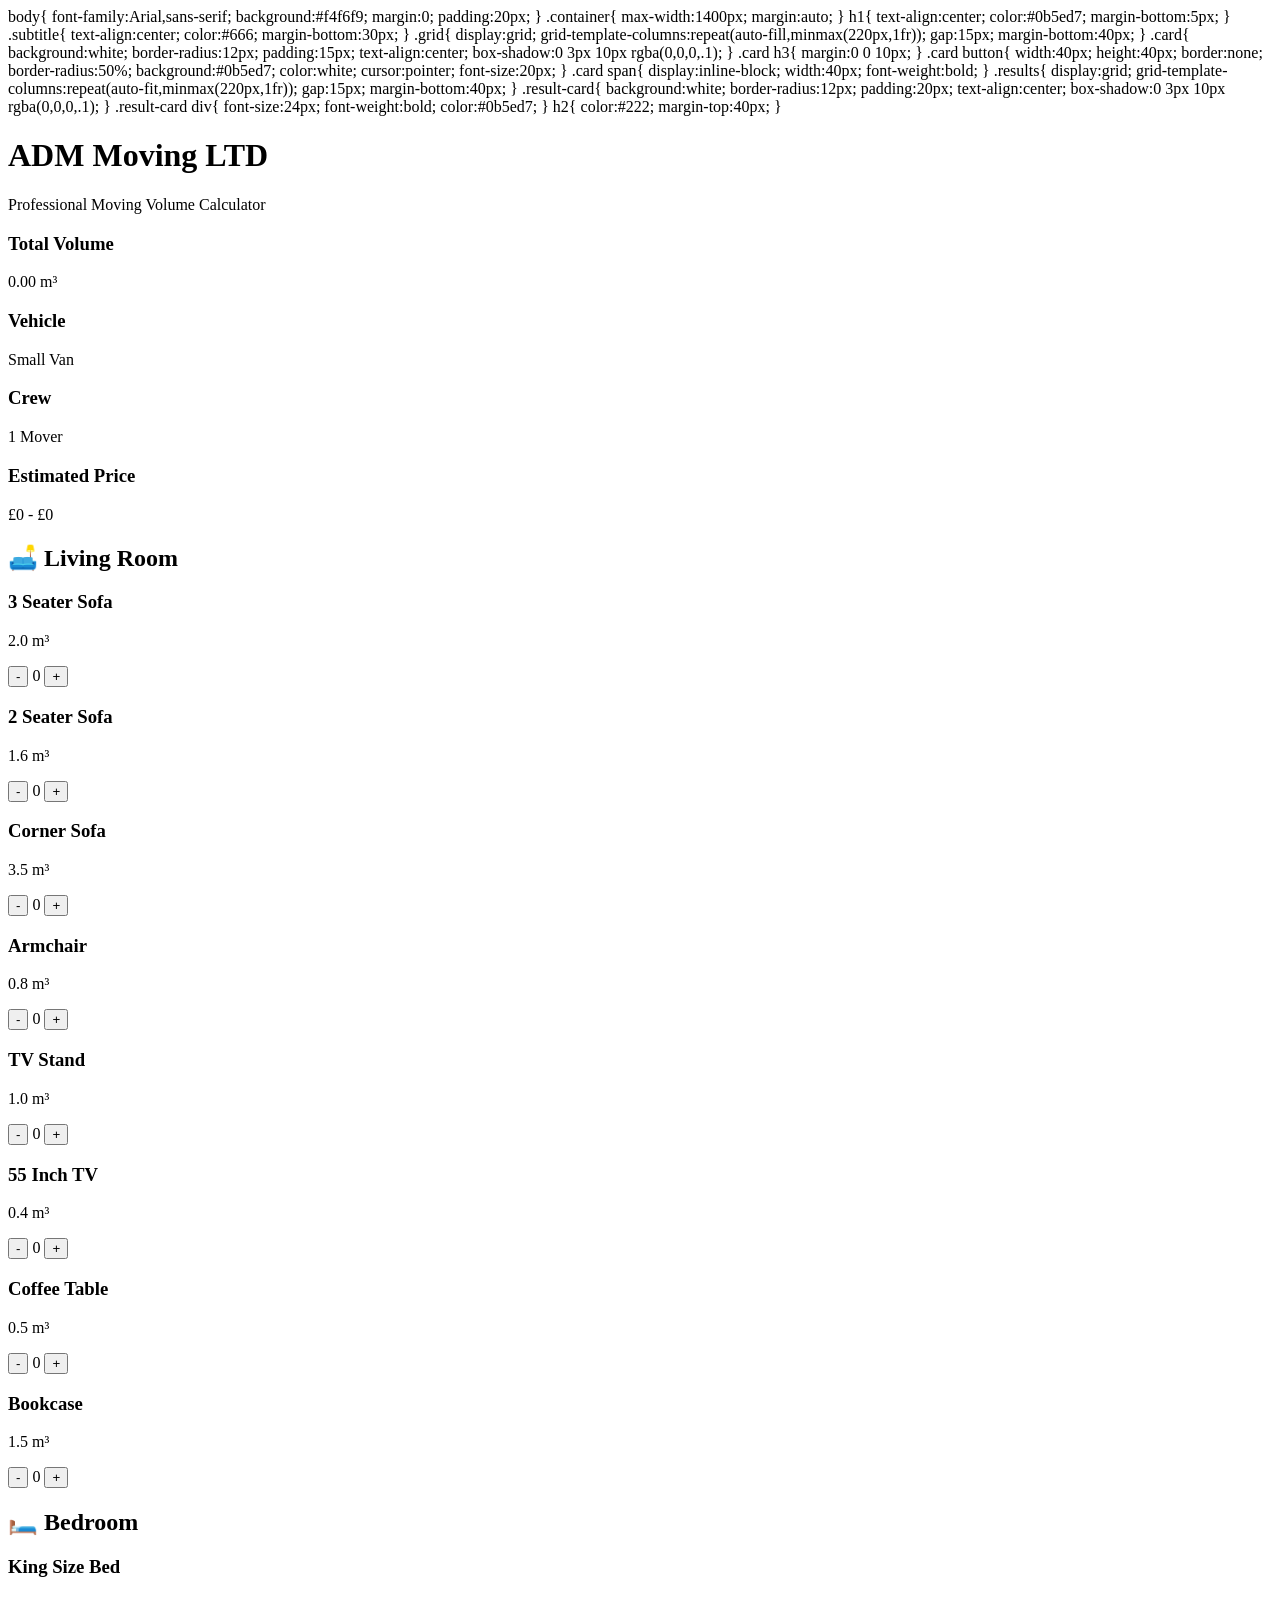
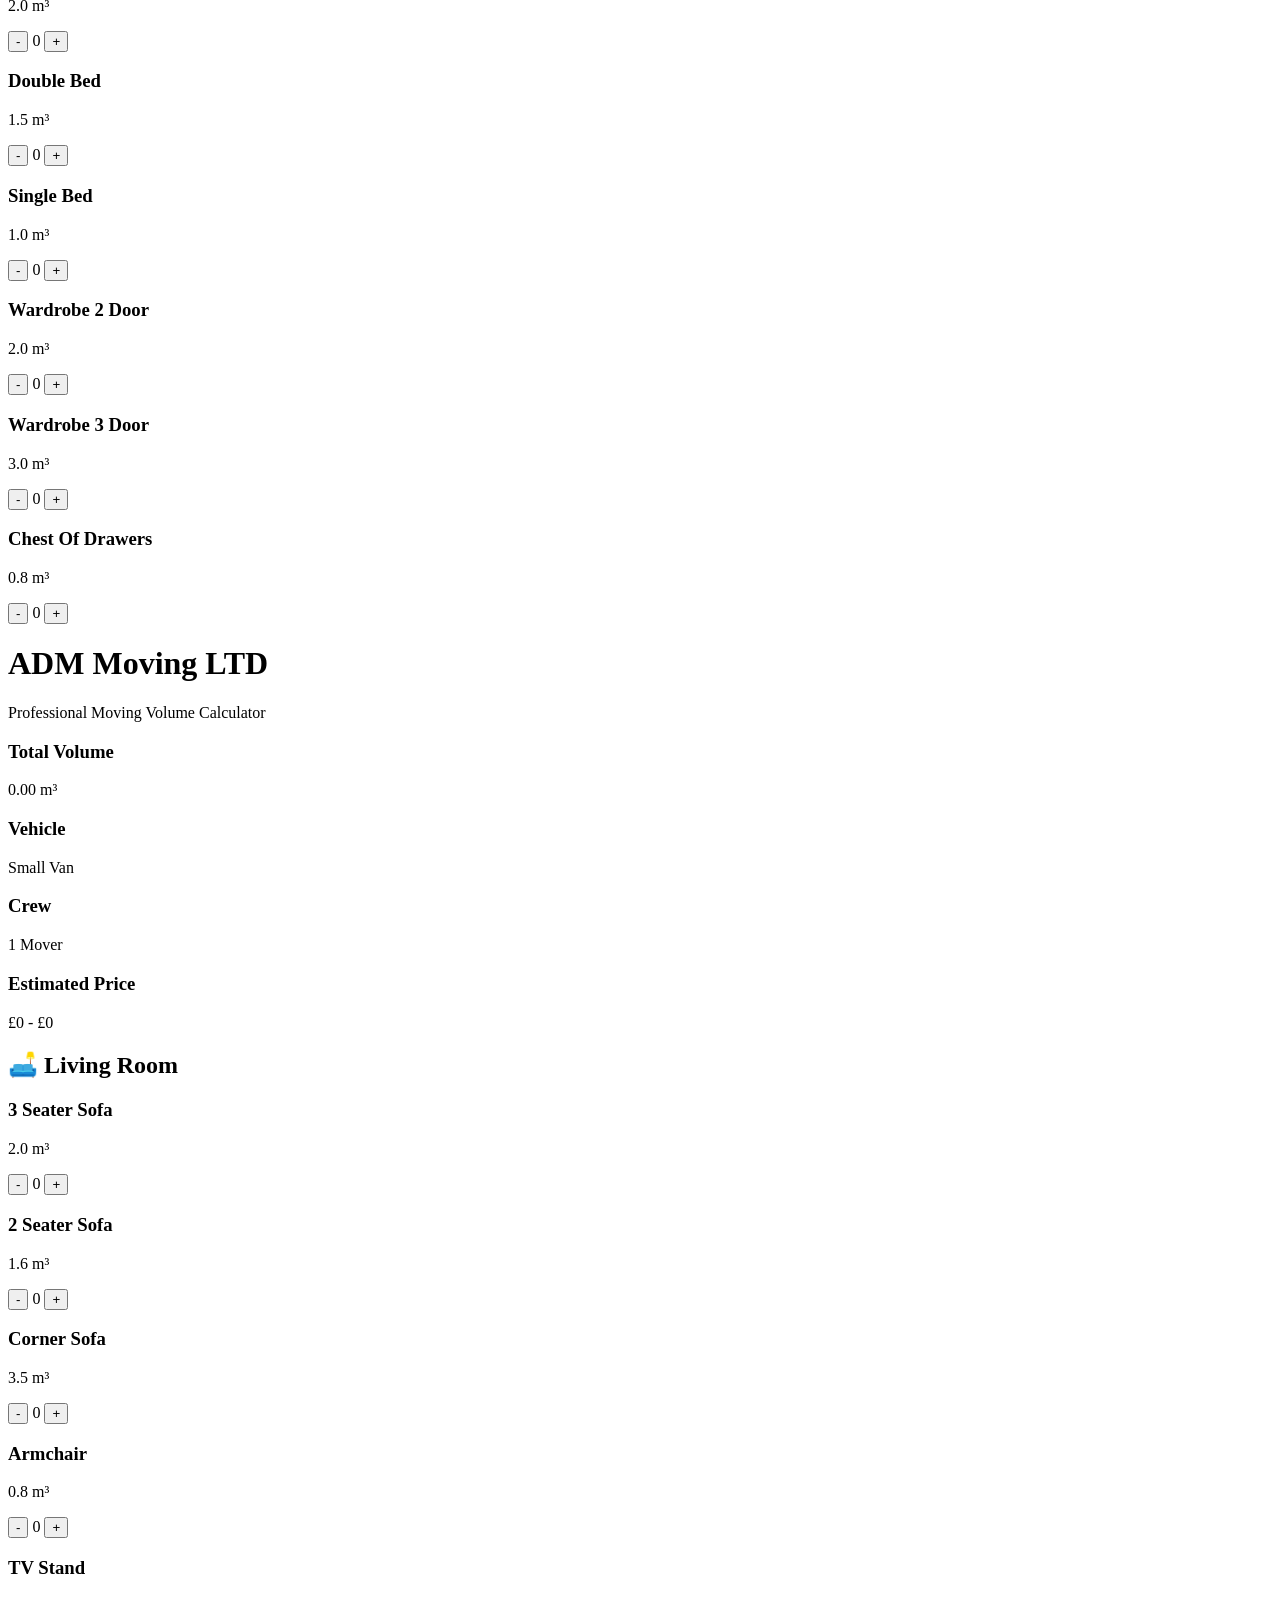
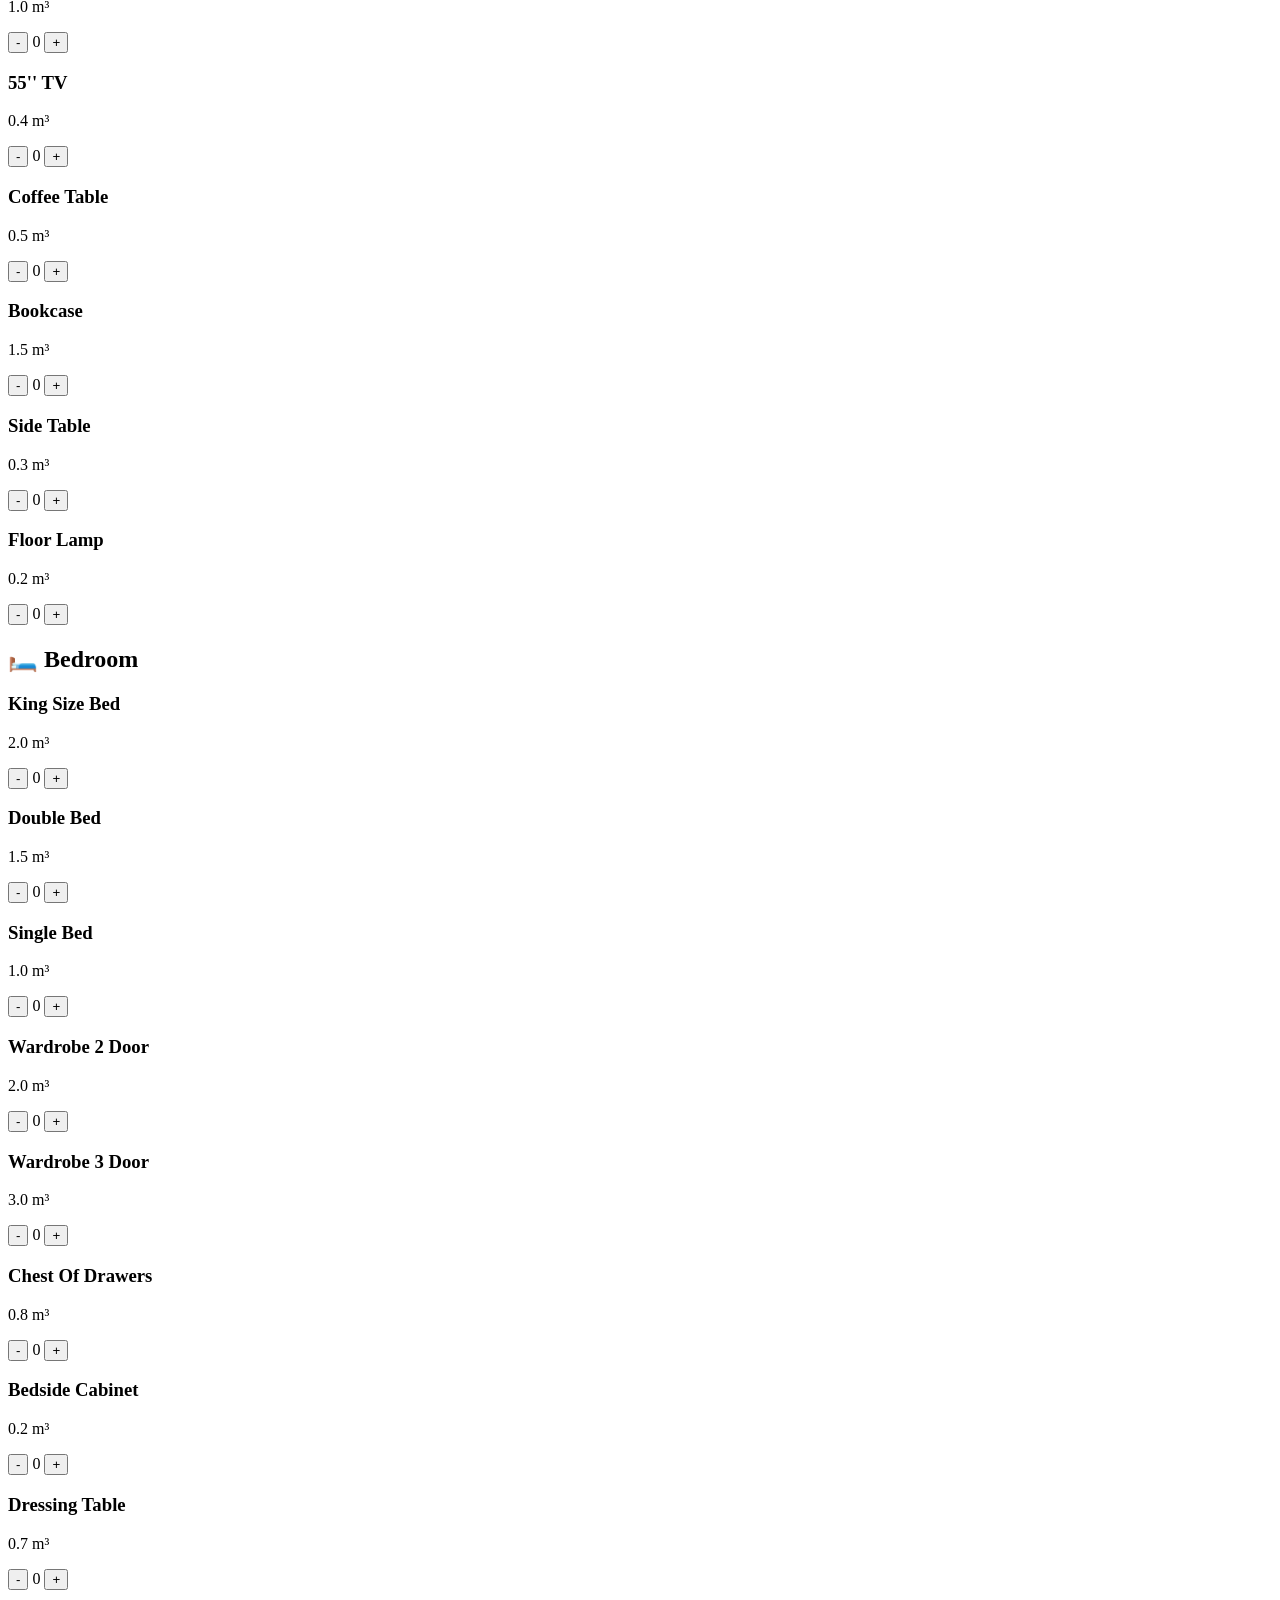
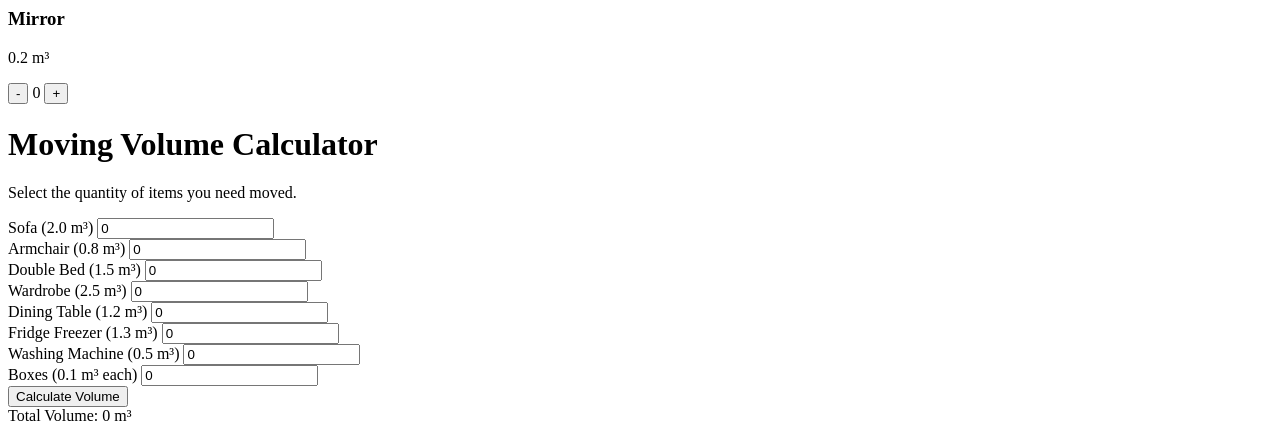
==== quote.html @ 270330bc "Update quote.html" ====
<!DOCTYPE html>
<html lang="en">
<head>
<meta charset="UTF-8">
<meta name="viewport" content="width=device-width, initial-scale=1.0">
<title>Moving Volume Calculator | ADM Moving LTD</title>
<script>

const items = {
sofa3:{qty:0,volume:2},
sofa2:{qty:0,volume:1.6},
cornerSofa:{qty:0,volume:3.5},
armchair:{qty:0,volume:0.8},
tvstand:{qty:0,volume:1},
tv55:{qty:0,volume:0.4},
coffee:{qty:0,volume:0.5},
bookcase:{qty:0,volume:1.5},

kingBed:{qty:0,volume:2},
doubleBed:{qty:0,volume:1.5},
singleBed:{qty:0,volume:1},
wardrobe2:{qty:0,volume:2},
wardrobe3:{qty:0,volume:3},
drawers:{qty:0,volume:0.8}
};

function changeQty(item,value){

items[item].qty += value;

if(items[item].qty < 0){
items[item].qty = 0;
}

document.getElementById(item).innerHTML =
items[item].qty;

calculate();
}

function calculate(){

let total = 0;

for(let item in items){
total += items[item].qty * items[item].volume;
}

let vehicle = "Small Van";
let crew = "1 Mover";
let price = "£100 - £200";

if(total > 10){
vehicle = "Medium Van";
crew = "2 Movers";
price = "£250 - £450";
}

if(total > 20){
vehicle = "Luton Van";
crew = "2 Movers";
price = "£450 - £750";
}

if(total > 35){
vehicle = "7.5T Truck";
crew = "3 Movers";
price = "£800 - £1200";
}

if(total > 50){
vehicle = "Large Removal Truck";
crew = "4 Movers";
price = "£1200+";
}

document.getElementById("totalVolume").innerHTML =
total.toFixed(2) + " m³";

document.getElementById("vehicle").innerHTML =
vehicle;

document.getElementById("crew").innerHTML =
crew;

document.getElementById("price").innerHTML =
price;
}

</script>

</div>
body{
    font-family:Arial,sans-serif;
    background:#f4f6f9;
    margin:0;
    padding:20px;
}

.container{
    max-width:1400px;
    margin:auto;
}

h1{
    text-align:center;
    color:#0b5ed7;
    margin-bottom:5px;
}

.subtitle{
    text-align:center;
    color:#666;
    margin-bottom:30px;
}

.grid{
    display:grid;
    grid-template-columns:repeat(auto-fill,minmax(220px,1fr));
    gap:15px;
    margin-bottom:40px;
}

.card{
    background:white;
    border-radius:12px;
    padding:15px;
    text-align:center;
    box-shadow:0 3px 10px rgba(0,0,0,.1);
}

.card h3{
    margin:0 0 10px;
}

.card button{
    width:40px;
    height:40px;
    border:none;
    border-radius:50%;
    background:#0b5ed7;
    color:white;
    cursor:pointer;
    font-size:20px;
}

.card span{
    display:inline-block;
    width:40px;
    font-weight:bold;
}

.results{
    display:grid;
    grid-template-columns:repeat(auto-fit,minmax(220px,1fr));
    gap:15px;
    margin-bottom:40px;
}

.result-card{
    background:white;
    border-radius:12px;
    padding:20px;
    text-align:center;
    box-shadow:0 3px 10px rgba(0,0,0,.1);
}

.result-card div{
    font-size:24px;
    font-weight:bold;
    color:#0b5ed7;
}

h2{
    color:#222;
    margin-top:40px;
}
</head>

<body>
    <div class="container">

<h1>ADM Moving LTD</h1>
<p class="subtitle">Professional Moving Volume Calculator</p>

<div class="results">

<div class="result-card">
<h3>Total Volume</h3>
<div id="totalVolume">0.00 m³</div>
</div>

<div class="result-card">
<h3>Vehicle</h3>
<div id="vehicle">Small Van</div>
</div>

<div class="result-card">
<h3>Crew</h3>
<div id="crew">1 Mover</div>
</div>

<div class="result-card">
<h3>Estimated Price</h3>
<div id="price">£0 - £0</div>
</div>

</div>

<h2>🛋️ Living Room</h2>

<div class="grid">

<div class="card">
<h3>3 Seater Sofa</h3>
<p>2.0 m³</p>
<button onclick="changeQty('sofa3',-1)">-</button>
<span id="sofa3">0</span>
<button onclick="changeQty('sofa3',1)">+</button>
</div>

<div class="card">
<h3>2 Seater Sofa</h3>
<p>1.6 m³</p>
<button onclick="changeQty('sofa2',-1)">-</button>
<span id="sofa2">0</span>
<button onclick="changeQty('sofa2',1)">+</button>
</div>

<div class="card">
<h3>Corner Sofa</h3>
<p>3.5 m³</p>
<button onclick="changeQty('cornerSofa',-1)">-</button>
<span id="cornerSofa">0</span>
<button onclick="changeQty('cornerSofa',1)">+</button>
</div>

<div class="card">
<h3>Armchair</h3>
<p>0.8 m³</p>
<button onclick="changeQty('armchair',-1)">-</button>
<span id="armchair">0</span>
<button onclick="changeQty('armchair',1)">+</button>
</div>

<div class="card">
<h3>TV Stand</h3>
<p>1.0 m³</p>
<button onclick="changeQty('tvstand',-1)">-</button>
<span id="tvstand">0</span>
<button onclick="changeQty('tvstand',1)">+</button>
</div>

<div class="card">
<h3>55 Inch TV</h3>
<p>0.4 m³</p>
<button onclick="changeQty('tv55',-1)">-</button>
<span id="tv55">0</span>
<button onclick="changeQty('tv55',1)">+</button>
</div>

<div class="card">
<h3>Coffee Table</h3>
<p>0.5 m³</p>
<button onclick="changeQty('coffee',-1)">-</button>
<span id="coffee">0</span>
<button onclick="changeQty('coffee',1)">+</button>
</div>

<div class="card">
<h3>Bookcase</h3>
<p>1.5 m³</p>
<button onclick="changeQty('bookcase',-1)">-</button>
<span id="bookcase">0</span>
<button onclick="changeQty('bookcase',1)">+</button>
</div>

</div>

<h2>🛏️ Bedroom</h2>

<div class="grid">

<div class="card">
<h3>King Size Bed</h3>
<p>2.0 m³</p>
<button onclick="changeQty('kingBed',-1)">-</button>
<span id="kingBed">0</span>
<button onclick="changeQty('kingBed',1)">+</button>
</div>

<div class="card">
<h3>Double Bed</h3>
<p>1.5 m³</p>
<button onclick="changeQty('doubleBed',-1)">-</button>
<span id="doubleBed">0</span>
<button onclick="changeQty('doubleBed',1)">+</button>
</div>

<div class="card">
<h3>Single Bed</h3>
<p>1.0 m³</p>
<button onclick="changeQty('singleBed',-1)">-</button>
<span id="singleBed">0</span>
<button onclick="changeQty('singleBed',1)">+</button>
</div>

<div class="card">
<h3>Wardrobe 2 Door</h3>
<p>2.0 m³</p>
<button onclick="changeQty('wardrobe2',-1)">-</button>
<span id="wardrobe2">0</span>
<button onclick="changeQty('wardrobe2',1)">+</button>
</div>

<div class="card">
<h3>Wardrobe 3 Door</h3>
<p>3.0 m³</p>
<button onclick="changeQty('wardrobe3',-1)">-</button>
<span id="wardrobe3">0</span>
<button onclick="changeQty('wardrobe3',1)">+</button>
</div>

<div class="card">
<h3>Chest Of Drawers</h3>
<p>0.8 m³</p>
<button onclick="changeQty('drawers',-1)">-</button>
<span id="drawers">0</span>
<button onclick="changeQty('drawers',1)">+</button>
</div>

</div>
    <div class="container">

<h1>ADM Moving LTD</h1>
<p class="subtitle">Professional Moving Volume Calculator</p>

<div class="results">

<div class="result-card">
<h3>Total Volume</h3>
<div id="totalVolume">0.00 m³</div>
</div>

<div class="result-card">
<h3>Vehicle</h3>
<div id="vehicle">Small Van</div>
</div>

<div class="result-card">
<h3>Crew</h3>
<div id="crew">1 Mover</div>
</div>

<div class="result-card">
<h3>Estimated Price</h3>
<div id="price">£0 - £0</div>
</div>

</div>

<h2>🛋️ Living Room</h2>

<div class="grid">

<div class="card">
<h3>3 Seater Sofa</h3>
<p>2.0 m³</p>
<button onclick="changeQty('sofa3',-1)">-</button>
<span id="sofa3">0</span>
<button onclick="changeQty('sofa3',1)">+</button>
</div>

<div class="card">
<h3>2 Seater Sofa</h3>
<p>1.6 m³</p>
<button onclick="changeQty('sofa2',-1)">-</button>
<span id="sofa2">0</span>
<button onclick="changeQty('sofa2',1)">+</button>
</div>

<div class="card">
<h3>Corner Sofa</h3>
<p>3.5 m³</p>
<button onclick="changeQty('cornerSofa',-1)">-</button>
<span id="cornerSofa">0</span>
<button onclick="changeQty('cornerSofa',1)">+</button>
</div>

<div class="card">
<h3>Armchair</h3>
<p>0.8 m³</p>
<button onclick="changeQty('armchair',-1)">-</button>
<span id="armchair">0</span>
<button onclick="changeQty('armchair',1)">+</button>
</div>

<div class="card">
<h3>TV Stand</h3>
<p>1.0 m³</p>
<button onclick="changeQty('tvstand',-1)">-</button>
<span id="tvstand">0</span>
<button onclick="changeQty('tvstand',1)">+</button>
</div>

<div class="card">
<h3>55'' TV</h3>
<p>0.4 m³</p>
<button onclick="changeQty('tv55',-1)">-</button>
<span id="tv55">0</span>
<button onclick="changeQty('tv55',1)">+</button>
</div>

<div class="card">
<h3>Coffee Table</h3>
<p>0.5 m³</p>
<button onclick="changeQty('coffee',-1)">-</button>
<span id="coffee">0</span>
<button onclick="changeQty('coffee',1)">+</button>
</div>

<div class="card">
<h3>Bookcase</h3>
<p>1.5 m³</p>
<button onclick="changeQty('bookcase',-1)">-</button>
<span id="bookcase">0</span>
<button onclick="changeQty('bookcase',1)">+</button>
</div>

<div class="card">
<h3>Side Table</h3>
<p>0.3 m³</p>
<button onclick="changeQty('sideTable',-1)">-</button>
<span id="sideTable">0</span>
<button onclick="changeQty('sideTable',1)">+</button>
</div>

<div class="card">
<h3>Floor Lamp</h3>
<p>0.2 m³</p>
<button onclick="changeQty('lamp',-1)">-</button>
<span id="lamp">0</span>
<button onclick="changeQty('lamp',1)">+</button>
</div>

</div>

<h2>🛏️ Bedroom</h2>

<div class="grid">

<div class="card">
<h3>King Size Bed</h3>
<p>2.0 m³</p>
<button onclick="changeQty('kingBed',-1)">-</button>
<span id="kingBed">0</span>
<button onclick="changeQty('kingBed',1)">+</button>
</div>

<div class="card">
<h3>Double Bed</h3>
<p>1.5 m³</p>
<button onclick="changeQty('doubleBed',-1)">-</button>
<span id="doubleBed">0</span>
<button onclick="changeQty('doubleBed',1)">+</button>
</div>

<div class="card">
<h3>Single Bed</h3>
<p>1.0 m³</p>
<button onclick="changeQty('singleBed',-1)">-</button>
<span id="singleBed">0</span>
<button onclick="changeQty('singleBed',1)">+</button>
</div>

<div class="card">
<h3>Wardrobe 2 Door</h3>
<p>2.0 m³</p>
<button onclick="changeQty('wardrobe2',-1)">-</button>
<span id="wardrobe2">0</span>
<button onclick="changeQty('wardrobe2',1)">+</button>
</div>

<div class="card">
<h3>Wardrobe 3 Door</h3>
<p>3.0 m³</p>
<button onclick="changeQty('wardrobe3',-1)">-</button>
<span id="wardrobe3">0</span>
<button onclick="changeQty('wardrobe3',1)">+</button>
</div>

<div class="card">
<h3>Chest Of Drawers</h3>
<p>0.8 m³</p>
<button onclick="changeQty('drawers',-1)">-</button>
<span id="drawers">0</span>
<button onclick="changeQty('drawers',1)">+</button>
</div>

<div class="card">
<h3>Bedside Cabinet</h3>
<p>0.2 m³</p>
<button onclick="changeQty('bedside',-1)">-</button>
<span id="bedside">0</span>
<button onclick="changeQty('bedside',1)">+</button>
</div>

<div class="card">
<h3>Dressing Table</h3>
<p>0.7 m³</p>
<button onclick="changeQty('dressing',-1)">-</button>
<span id="dressing">0</span>
<button onclick="changeQty('dressing',1)">+</button>
</div>

<div class="card">
<h3>Mirror</h3>
<p>0.2 m³</p>
<button onclick="changeQty('mirror',-1)">-</button>
<span id="mirror">0</span>
<button onclick="changeQty('mirror',1)">+</button>
</div>

</div>
        

<div class="container">

<h1>Moving Volume Calculator</h1>

<p>Select the quantity of items you need moved.</p>

<div class="item">
<span>Sofa (2.0 m³)</span>
<input type="number" min="0" value="0" data-volume="2">
</div>

<div class="item">
<span>Armchair (0.8 m³)</span>
<input type="number" min="0" value="0" data-volume="0.8">
</div>

<div class="item">
<span>Double Bed (1.5 m³)</span>
<input type="number" min="0" value="0" data-volume="1.5">
</div>

<div class="item">
<span>Wardrobe (2.5 m³)</span>
<input type="number" min="0" value="0" data-volume="2.5">
</div>

<div class="item">
<span>Dining Table (1.2 m³)</span>
<input type="number" min="0" value="0" data-volume="1.2">
</div>

<div class="item">
<span>Fridge Freezer (1.3 m³)</span>
<input type="number" min="0" value="0" data-volume="1.3">
</div>

<div class="item">
<span>Washing Machine (0.5 m³)</span>
<input type="number" min="0" value="0" data-volume="0.5">
</div>

<div class="item">
<span>Boxes (0.1 m³ each)</span>
<input type="number" min="0" value="0" data-volume="0.1">
</div>

<button onclick="calculateVolume()">Calculate Volume</button>

<div class="result" id="result">
Total Volume: 0 m³
</div>

</div>

<script>
function calculateVolume() {

let total = 0;

document.querySelectorAll('input[type="number"]').forEach(input => {
    total += parseFloat(input.dataset.volume) * parseInt(input.value || 0);
});

document.getElementById('result').innerHTML =
'Total Volume: ' + total.toFixed(2) + ' m³';

}
</script>

</body>
</html>
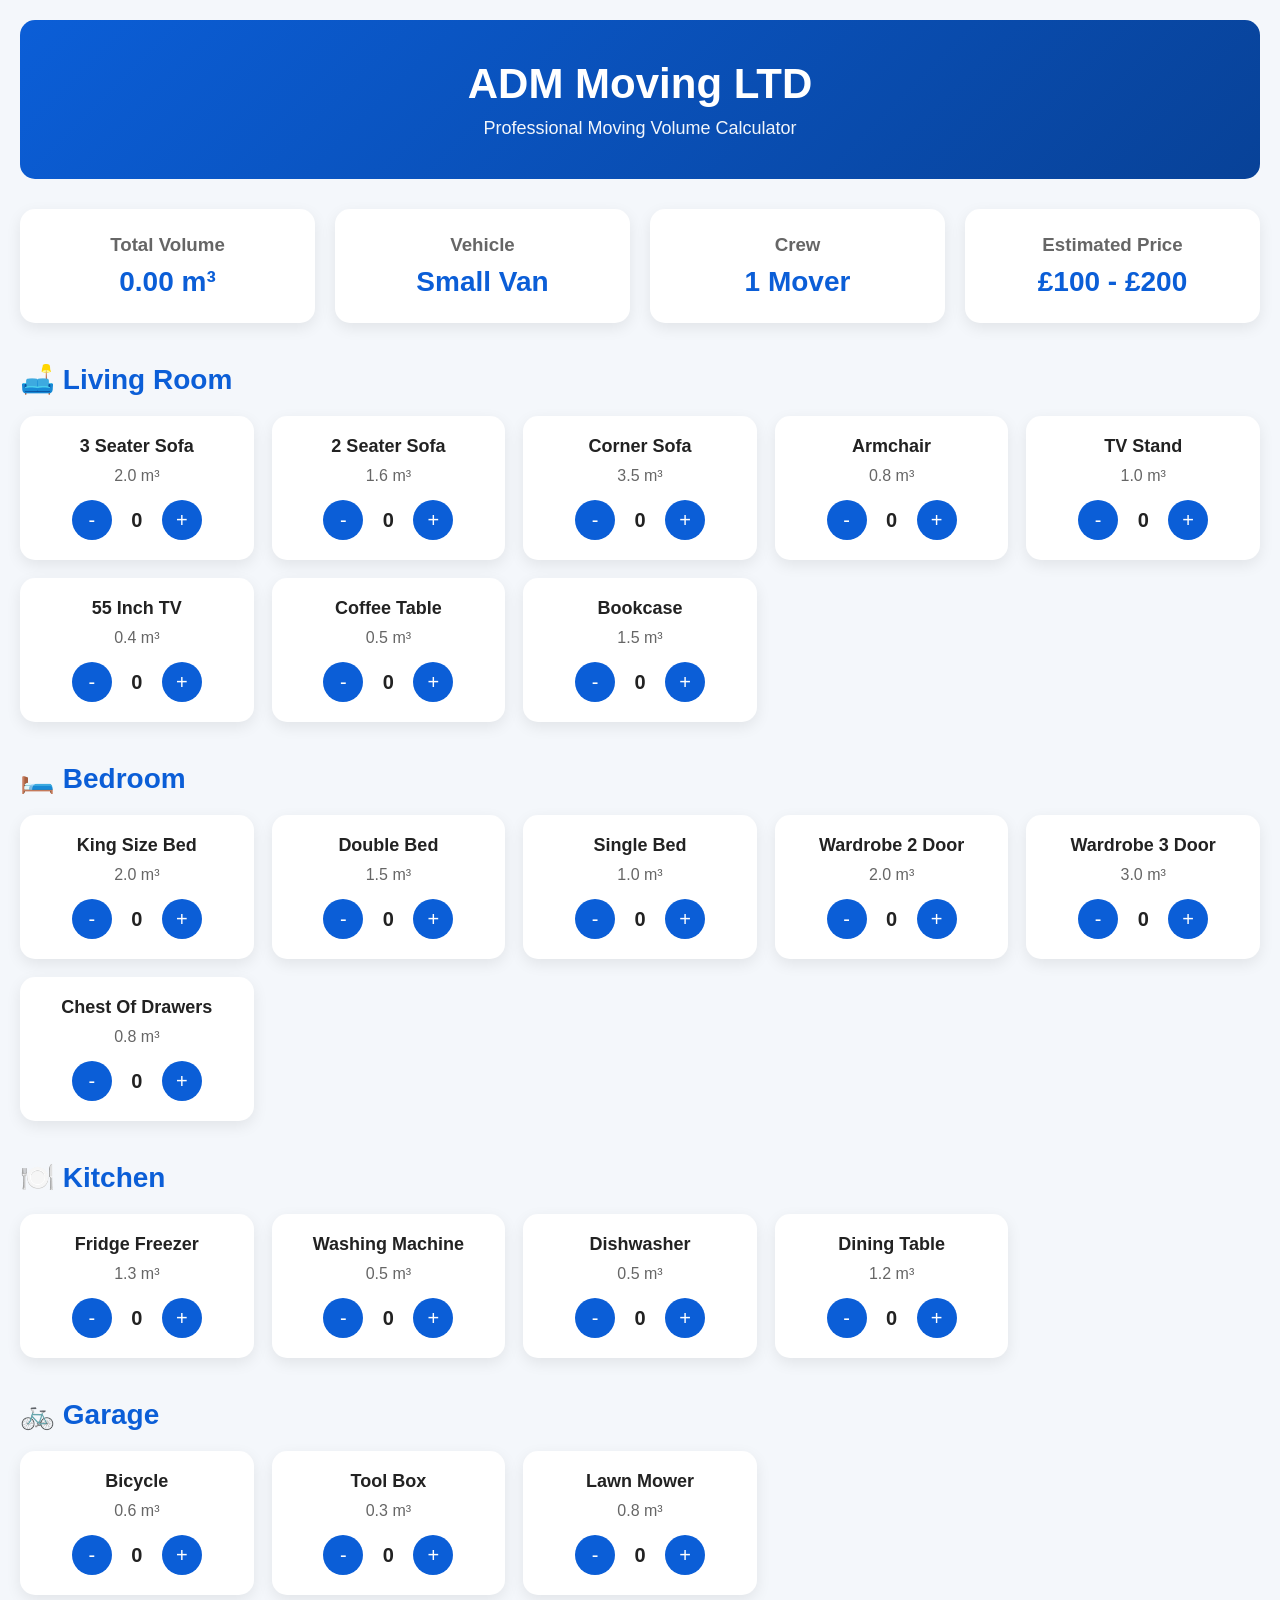
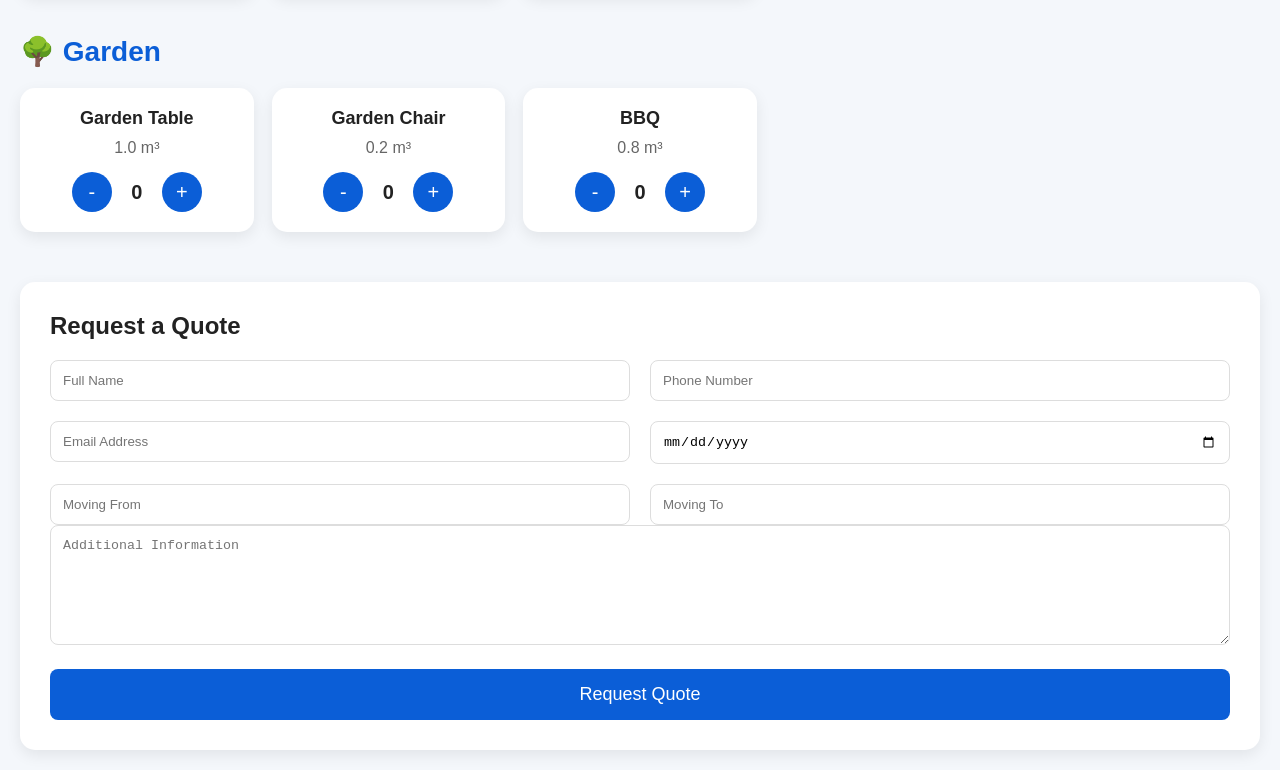
==== commit dd68ba07: "Update quote.html" ====
--- a/quote.html
+++ b/quote.html
@@ -3,10 +3,538 @@
 <head>
 <meta charset="UTF-8">
 <meta name="viewport" content="width=device-width, initial-scale=1.0">
-<title>Moving Volume Calculator | ADM Moving LTD</title>
+
+<title>ADM Moving LTD - Volume Calculator</title>
+
+<style>
+
+*{
+margin:0;
+padding:0;
+box-sizing:border-box;
+}
+
+body{
+font-family:Arial,sans-serif;
+background:#f4f7fb;
+color:#222;
+}
+
+.container{
+max-width:1400px;
+margin:auto;
+padding:20px;
+}
+
+header{
+background:linear-gradient(135deg,#0b5ed7,#084298);
+color:white;
+padding:40px;
+border-radius:15px;
+margin-bottom:30px;
+text-align:center;
+}
+
+header h1{
+font-size:42px;
+margin-bottom:10px;
+}
+
+header p{
+font-size:18px;
+opacity:.95;
+}
+
+.results{
+display:grid;
+grid-template-columns:repeat(auto-fit,minmax(250px,1fr));
+gap:20px;
+margin-bottom:40px;
+}
+
+.result-card{
+background:white;
+padding:25px;
+border-radius:15px;
+box-shadow:0 5px 15px rgba(0,0,0,.08);
+text-align:center;
+}
+
+.result-card h3{
+margin-bottom:10px;
+color:#666;
+}
+
+.result-value{
+font-size:28px;
+font-weight:bold;
+color:#0b5ed7;
+}
+
+.section-title{
+margin:40px 0 20px;
+font-size:28px;
+color:#0b5ed7;
+}
+
+.grid{
+display:grid;
+grid-template-columns:repeat(auto-fill,minmax(220px,1fr));
+gap:18px;
+}
+
+.card{
+background:white;
+border-radius:15px;
+padding:20px;
+box-shadow:0 5px 15px rgba(0,0,0,.08);
+text-align:center;
+transition:.3s;
+}
+
+.card:hover{
+transform:translateY(-4px);
+}
+
+.card h3{
+font-size:18px;
+margin-bottom:10px;
+}
+
+.card p{
+color:#666;
+margin-bottom:15px;
+}
+
+.controls{
+display:flex;
+justify-content:center;
+align-items:center;
+gap:10px;
+}
+
+.controls button{
+width:40px;
+height:40px;
+border:none;
+border-radius:50%;
+background:#0b5ed7;
+color:white;
+font-size:20px;
+cursor:pointer;
+}
+
+.controls span{
+font-size:20px;
+font-weight:bold;
+width:30px;
+display:inline-block;
+}
+
+.quote-form{
+margin-top:50px;
+background:white;
+padding:30px;
+border-radius:15px;
+box-shadow:0 5px 15px rgba(0,0,0,.08);
+}
+
+.quote-form h2{
+margin-bottom:20px;
+}
+
+.form-grid{
+display:grid;
+grid-template-columns:1fr 1fr;
+gap:20px;
+}
+
+.quote-form input,
+.quote-form textarea{
+width:100%;
+padding:12px;
+border:1px solid #ddd;
+border-radius:8px;
+}
+
+.quote-form textarea{
+height:120px;
+}
+
+.submit-btn{
+margin-top:20px;
+width:100%;
+padding:15px;
+background:#0b5ed7;
+color:white;
+border:none;
+border-radius:8px;
+font-size:18px;
+cursor:pointer;
+}
+
+@media(max-width:768px){
+
+.form-grid{
+grid-template-columns:1fr;
+}
+
+header h1{
+font-size:30px;
+}
+
+}
+
+</style>
+</head>
+
+<body>
+
+<div class="container">
+
+<header>
+<h1>ADM Moving LTD</h1>
+<p>Professional Moving Volume Calculator</p>
+</header>
+
+<div class="results">
+
+<div class="result-card">
+<h3>Total Volume</h3>
+<div class="result-value" id="totalVolume">0.00 m³</div>
+</div>
+
+<div class="result-card">
+<h3>Vehicle</h3>
+<div class="result-value" id="vehicle">Small Van</div>
+</div>
+
+<div class="result-card">
+<h3>Crew</h3>
+<div class="result-value" id="crew">1 Mover</div>
+</div>
+
+<div class="result-card">
+<h3>Estimated Price</h3>
+<div class="result-value" id="price">£100 - £200</div>
+</div>
+
+</div>
+
+<h2 class="section-title">🛋️ Living Room</h2>
+
+<div class="grid">
+    <div class="card">
+<h3>3 Seater Sofa</h3>
+<p>2.0 m³</p>
+<div class="controls">
+<button onclick="changeQty('sofa3',-1)">-</button>
+<span id="sofa3">0</span>
+<button onclick="changeQty('sofa3',1)">+</button>
+</div>
+</div>
+
+<div class="card">
+<h3>2 Seater Sofa</h3>
+<p>1.6 m³</p>
+<div class="controls">
+<button onclick="changeQty('sofa2',-1)">-</button>
+<span id="sofa2">0</span>
+<button onclick="changeQty('sofa2',1)">+</button>
+</div>
+</div>
+
+<div class="card">
+<h3>Corner Sofa</h3>
+<p>3.5 m³</p>
+<div class="controls">
+<button onclick="changeQty('cornerSofa',-1)">-</button>
+<span id="cornerSofa">0</span>
+<button onclick="changeQty('cornerSofa',1)">+</button>
+</div>
+</div>
+
+<div class="card">
+<h3>Armchair</h3>
+<p>0.8 m³</p>
+<div class="controls">
+<button onclick="changeQty('armchair',-1)">-</button>
+<span id="armchair">0</span>
+<button onclick="changeQty('armchair',1)">+</button>
+</div>
+</div>
+
+<div class="card">
+<h3>TV Stand</h3>
+<p>1.0 m³</p>
+<div class="controls">
+<button onclick="changeQty('tvstand',-1)">-</button>
+<span id="tvstand">0</span>
+<button onclick="changeQty('tvstand',1)">+</button>
+</div>
+</div>
+
+<div class="card">
+<h3>55 Inch TV</h3>
+<p>0.4 m³</p>
+<div class="controls">
+<button onclick="changeQty('tv55',-1)">-</button>
+<span id="tv55">0</span>
+<button onclick="changeQty('tv55',1)">+</button>
+</div>
+</div>
+
+<div class="card">
+<h3>Coffee Table</h3>
+<p>0.5 m³</p>
+<div class="controls">
+<button onclick="changeQty('coffee',-1)">-</button>
+<span id="coffee">0</span>
+<button onclick="changeQty('coffee',1)">+</button>
+</div>
+</div>
+
+<div class="card">
+<h3>Bookcase</h3>
+<p>1.5 m³</p>
+<div class="controls">
+<button onclick="changeQty('bookcase',-1)">-</button>
+<span id="bookcase">0</span>
+<button onclick="changeQty('bookcase',1)">+</button>
+</div>
+</div>
+
+</div>
+
+<h2 class="section-title">🛏️ Bedroom</h2>
+
+<div class="grid">
+
+<div class="card">
+<h3>King Size Bed</h3>
+<p>2.0 m³</p>
+<div class="controls">
+<button onclick="changeQty('kingBed',-1)">-</button>
+<span id="kingBed">0</span>
+<button onclick="changeQty('kingBed',1)">+</button>
+</div>
+</div>
+
+<div class="card">
+<h3>Double Bed</h3>
+<p>1.5 m³</p>
+<div class="controls">
+<button onclick="changeQty('doubleBed',-1)">-</button>
+<span id="doubleBed">0</span>
+<button onclick="changeQty('doubleBed',1)">+</button>
+</div>
+</div>
+
+<div class="card">
+<h3>Single Bed</h3>
+<p>1.0 m³</p>
+<div class="controls">
+<button onclick="changeQty('singleBed',-1)">-</button>
+<span id="singleBed">0</span>
+<button onclick="changeQty('singleBed',1)">+</button>
+</div>
+</div>
+
+<div class="card">
+<h3>Wardrobe 2 Door</h3>
+<p>2.0 m³</p>
+<div class="controls">
+<button onclick="changeQty('wardrobe2',-1)">-</button>
+<span id="wardrobe2">0</span>
+<button onclick="changeQty('wardrobe2',1)">+</button>
+</div>
+</div>
+
+<div class="card">
+<h3>Wardrobe 3 Door</h3>
+<p>3.0 m³</p>
+<div class="controls">
+<button onclick="changeQty('wardrobe3',-1)">-</button>
+<span id="wardrobe3">0</span>
+<button onclick="changeQty('wardrobe3',1)">+</button>
+</div>
+</div>
+
+<div class="card">
+<h3>Chest Of Drawers</h3>
+<p>0.8 m³</p>
+<div class="controls">
+<button onclick="changeQty('drawers',-1)">-</button>
+<span id="drawers">0</span>
+<button onclick="changeQty('drawers',1)">+</button>
+</div>
+</div>
+
+</div>
+
+<h2 class="section-title">🍽️ Kitchen</h2>
+
+<div class="grid">
+
+<div class="card">
+<h3>Fridge Freezer</h3>
+<p>1.3 m³</p>
+<div class="controls">
+<button onclick="changeQty('fridge',-1)">-</button>
+<span id="fridge">0</span>
+<button onclick="changeQty('fridge',1)">+</button>
+</div>
+</div>
+
+<div class="card">
+<h3>Washing Machine</h3>
+<p>0.5 m³</p>
+<div class="controls">
+<button onclick="changeQty('washer',-1)">-</button>
+<span id="washer">0</span>
+<button onclick="changeQty('washer',1)">+</button>
+</div>
+</div>
+
+<div class="card">
+<h3>Dishwasher</h3>
+<p>0.5 m³</p>
+<div class="controls">
+<button onclick="changeQty('dishwasher',-1)">-</button>
+<span id="dishwasher">0</span>
+<button onclick="changeQty('dishwasher',1)">+</button>
+</div>
+</div>
+
+<div class="card">
+<h3>Dining Table</h3>
+<p>1.2 m³</p>
+<div class="controls">
+<button onclick="changeQty('table',-1)">-</button>
+<span id="table">0</span>
+<button onclick="changeQty('table',1)">+</button>
+</div>
+</div>
+
+</div>
+<h2 class="section-title">🚲 Garage</h2>
+
+<div class="grid">
+
+<div class="card">
+<h3>Bicycle</h3>
+<p>0.6 m³</p>
+<div class="controls">
+<button onclick="changeQty('bike',-1)">-</button>
+<span id="bike">0</span>
+<button onclick="changeQty('bike',1)">+</button>
+</div>
+</div>
+
+<div class="card">
+<h3>Tool Box</h3>
+<p>0.3 m³</p>
+<div class="controls">
+<button onclick="changeQty('toolbox',-1)">-</button>
+<span id="toolbox">0</span>
+<button onclick="changeQty('toolbox',1)">+</button>
+</div>
+</div>
+
+<div class="card">
+<h3>Lawn Mower</h3>
+<p>0.8 m³</p>
+<div class="controls">
+<button onclick="changeQty('mower',-1)">-</button>
+<span id="mower">0</span>
+<button onclick="changeQty('mower',1)">+</button>
+</div>
+</div>
+
+</div>
+
+<h2 class="section-title">🌳 Garden</h2>
+
+<div class="grid">
+
+<div class="card">
+<h3>Garden Table</h3>
+<p>1.0 m³</p>
+<div class="controls">
+<button onclick="changeQty('gardenTable',-1)">-</button>
+<span id="gardenTable">0</span>
+<button onclick="changeQty('gardenTable',1)">+</button>
+</div>
+</div>
+
+<div class="card">
+<h3>Garden Chair</h3>
+<p>0.2 m³</p>
+<div class="controls">
+<button onclick="changeQty('gardenChair',-1)">-</button>
+<span id="gardenChair">0</span>
+<button onclick="changeQty('gardenChair',1)">+</button>
+</div>
+</div>
+
+<div class="card">
+<h3>BBQ</h3>
+<p>0.8 m³</p>
+<div class="controls">
+<button onclick="changeQty('bbq',-1)">-</button>
+<span id="bbq">0</span>
+<button onclick="changeQty('bbq',1)">+</button>
+</div>
+</div>
+
+</div>
+
+<div class="quote-form">
+
+<h2>Request a Quote</h2>
+
+<div class="form-grid">
+
+<div>
+<input type="text" placeholder="Full Name">
+</div>
+
+<div>
+<input type="tel" placeholder="Phone Number">
+</div>
+
+<div>
+<input type="email" placeholder="Email Address">
+</div>
+
+<div>
+<input type="date">
+</div>
+
+<div>
+<input type="text" placeholder="Moving From">
+</div>
+
+<div>
+<input type="text" placeholder="Moving To">
+</div>
+
+</div>
+
+<textarea placeholder="Additional Information"></textarea>
+
+<button class="submit-btn">
+Request Quote
+</button>
+
+</div>
+
+</div>
+
 <script>
 
 const items = {
+
 sofa3:{qty:0,volume:2},
 sofa2:{qty:0,volume:1.6},
 cornerSofa:{qty:0,volume:3.5},
@@ -21,7 +549,21 @@
 singleBed:{qty:0,volume:1},
 wardrobe2:{qty:0,volume:2},
 wardrobe3:{qty:0,volume:3},
-drawers:{qty:0,volume:0.8}
+drawers:{qty:0,volume:0.8},
+
+fridge:{qty:0,volume:1.3},
+washer:{qty:0,volume:0.5},
+dishwasher:{qty:0,volume:0.5},
+table:{qty:0,volume:1.2},
+
+bike:{qty:0,volume:0.6},
+toolbox:{qty:0,volume:0.3},
+mower:{qty:0,volume:0.8},
+
+gardenTable:{qty:0,volume:1},
+gardenChair:{qty:0,volume:0.2},
+bbq:{qty:0,volume:0.8}
+
 };
 
 function changeQty(item,value){
@@ -89,509 +631,5 @@
 
 </script>
 
-</div>
-body{
-    font-family:Arial,sans-serif;
-    background:#f4f6f9;
-    margin:0;
-    padding:20px;
-}
-
-.container{
-    max-width:1400px;
-    margin:auto;
-}
-
-h1{
-    text-align:center;
-    color:#0b5ed7;
-    margin-bottom:5px;
-}
-
-.subtitle{
-    text-align:center;
-    color:#666;
-    margin-bottom:30px;
-}
-
-.grid{
-    display:grid;
-    grid-template-columns:repeat(auto-fill,minmax(220px,1fr));
-    gap:15px;
-    margin-bottom:40px;
-}
-
-.card{
-    background:white;
-    border-radius:12px;
-    padding:15px;
-    text-align:center;
-    box-shadow:0 3px 10px rgba(0,0,0,.1);
-}
-
-.card h3{
-    margin:0 0 10px;
-}
-
-.card button{
-    width:40px;
-    height:40px;
-    border:none;
-    border-radius:50%;
-    background:#0b5ed7;
-    color:white;
-    cursor:pointer;
-    font-size:20px;
-}
-
-.card span{
-    display:inline-block;
-    width:40px;
-    font-weight:bold;
-}
-
-.results{
-    display:grid;
-    grid-template-columns:repeat(auto-fit,minmax(220px,1fr));
-    gap:15px;
-    margin-bottom:40px;
-}
-
-.result-card{
-    background:white;
-    border-radius:12px;
-    padding:20px;
-    text-align:center;
-    box-shadow:0 3px 10px rgba(0,0,0,.1);
-}
-
-.result-card div{
-    font-size:24px;
-    font-weight:bold;
-    color:#0b5ed7;
-}
-
-h2{
-    color:#222;
-    margin-top:40px;
-}
-</head>
-
-<body>
-    <div class="container">
-
-<h1>ADM Moving LTD</h1>
-<p class="subtitle">Professional Moving Volume Calculator</p>
-
-<div class="results">
-
-<div class="result-card">
-<h3>Total Volume</h3>
-<div id="totalVolume">0.00 m³</div>
-</div>
-
-<div class="result-card">
-<h3>Vehicle</h3>
-<div id="vehicle">Small Van</div>
-</div>
-
-<div class="result-card">
-<h3>Crew</h3>
-<div id="crew">1 Mover</div>
-</div>
-
-<div class="result-card">
-<h3>Estimated Price</h3>
-<div id="price">£0 - £0</div>
-</div>
-
-</div>
-
-<h2>🛋️ Living Room</h2>
-
-<div class="grid">
-
-<div class="card">
-<h3>3 Seater Sofa</h3>
-<p>2.0 m³</p>
-<button onclick="changeQty('sofa3',-1)">-</button>
-<span id="sofa3">0</span>
-<button onclick="changeQty('sofa3',1)">+</button>
-</div>
-
-<div class="card">
-<h3>2 Seater Sofa</h3>
-<p>1.6 m³</p>
-<button onclick="changeQty('sofa2',-1)">-</button>
-<span id="sofa2">0</span>
-<button onclick="changeQty('sofa2',1)">+</button>
-</div>
-
-<div class="card">
-<h3>Corner Sofa</h3>
-<p>3.5 m³</p>
-<button onclick="changeQty('cornerSofa',-1)">-</button>
-<span id="cornerSofa">0</span>
-<button onclick="changeQty('cornerSofa',1)">+</button>
-</div>
-
-<div class="card">
-<h3>Armchair</h3>
-<p>0.8 m³</p>
-<button onclick="changeQty('armchair',-1)">-</button>
-<span id="armchair">0</span>
-<button onclick="changeQty('armchair',1)">+</button>
-</div>
-
-<div class="card">
-<h3>TV Stand</h3>
-<p>1.0 m³</p>
-<button onclick="changeQty('tvstand',-1)">-</button>
-<span id="tvstand">0</span>
-<button onclick="changeQty('tvstand',1)">+</button>
-</div>
-
-<div class="card">
-<h3>55 Inch TV</h3>
-<p>0.4 m³</p>
-<button onclick="changeQty('tv55',-1)">-</button>
-<span id="tv55">0</span>
-<button onclick="changeQty('tv55',1)">+</button>
-</div>
-
-<div class="card">
-<h3>Coffee Table</h3>
-<p>0.5 m³</p>
-<button onclick="changeQty('coffee',-1)">-</button>
-<span id="coffee">0</span>
-<button onclick="changeQty('coffee',1)">+</button>
-</div>
-
-<div class="card">
-<h3>Bookcase</h3>
-<p>1.5 m³</p>
-<button onclick="changeQty('bookcase',-1)">-</button>
-<span id="bookcase">0</span>
-<button onclick="changeQty('bookcase',1)">+</button>
-</div>
-
-</div>
-
-<h2>🛏️ Bedroom</h2>
-
-<div class="grid">
-
-<div class="card">
-<h3>King Size Bed</h3>
-<p>2.0 m³</p>
-<button onclick="changeQty('kingBed',-1)">-</button>
-<span id="kingBed">0</span>
-<button onclick="changeQty('kingBed',1)">+</button>
-</div>
-
-<div class="card">
-<h3>Double Bed</h3>
-<p>1.5 m³</p>
-<button onclick="changeQty('doubleBed',-1)">-</button>
-<span id="doubleBed">0</span>
-<button onclick="changeQty('doubleBed',1)">+</button>
-</div>
-
-<div class="card">
-<h3>Single Bed</h3>
-<p>1.0 m³</p>
-<button onclick="changeQty('singleBed',-1)">-</button>
-<span id="singleBed">0</span>
-<button onclick="changeQty('singleBed',1)">+</button>
-</div>
-
-<div class="card">
-<h3>Wardrobe 2 Door</h3>
-<p>2.0 m³</p>
-<button onclick="changeQty('wardrobe2',-1)">-</button>
-<span id="wardrobe2">0</span>
-<button onclick="changeQty('wardrobe2',1)">+</button>
-</div>
-
-<div class="card">
-<h3>Wardrobe 3 Door</h3>
-<p>3.0 m³</p>
-<button onclick="changeQty('wardrobe3',-1)">-</button>
-<span id="wardrobe3">0</span>
-<button onclick="changeQty('wardrobe3',1)">+</button>
-</div>
-
-<div class="card">
-<h3>Chest Of Drawers</h3>
-<p>0.8 m³</p>
-<button onclick="changeQty('drawers',-1)">-</button>
-<span id="drawers">0</span>
-<button onclick="changeQty('drawers',1)">+</button>
-</div>
-
-</div>
-    <div class="container">
-
-<h1>ADM Moving LTD</h1>
-<p class="subtitle">Professional Moving Volume Calculator</p>
-
-<div class="results">
-
-<div class="result-card">
-<h3>Total Volume</h3>
-<div id="totalVolume">0.00 m³</div>
-</div>
-
-<div class="result-card">
-<h3>Vehicle</h3>
-<div id="vehicle">Small Van</div>
-</div>
-
-<div class="result-card">
-<h3>Crew</h3>
-<div id="crew">1 Mover</div>
-</div>
-
-<div class="result-card">
-<h3>Estimated Price</h3>
-<div id="price">£0 - £0</div>
-</div>
-
-</div>
-
-<h2>🛋️ Living Room</h2>
-
-<div class="grid">
-
-<div class="card">
-<h3>3 Seater Sofa</h3>
-<p>2.0 m³</p>
-<button onclick="changeQty('sofa3',-1)">-</button>
-<span id="sofa3">0</span>
-<button onclick="changeQty('sofa3',1)">+</button>
-</div>
-
-<div class="card">
-<h3>2 Seater Sofa</h3>
-<p>1.6 m³</p>
-<button onclick="changeQty('sofa2',-1)">-</button>
-<span id="sofa2">0</span>
-<button onclick="changeQty('sofa2',1)">+</button>
-</div>
-
-<div class="card">
-<h3>Corner Sofa</h3>
-<p>3.5 m³</p>
-<button onclick="changeQty('cornerSofa',-1)">-</button>
-<span id="cornerSofa">0</span>
-<button onclick="changeQty('cornerSofa',1)">+</button>
-</div>
-
-<div class="card">
-<h3>Armchair</h3>
-<p>0.8 m³</p>
-<button onclick="changeQty('armchair',-1)">-</button>
-<span id="armchair">0</span>
-<button onclick="changeQty('armchair',1)">+</button>
-</div>
-
-<div class="card">
-<h3>TV Stand</h3>
-<p>1.0 m³</p>
-<button onclick="changeQty('tvstand',-1)">-</button>
-<span id="tvstand">0</span>
-<button onclick="changeQty('tvstand',1)">+</button>
-</div>
-
-<div class="card">
-<h3>55'' TV</h3>
-<p>0.4 m³</p>
-<button onclick="changeQty('tv55',-1)">-</button>
-<span id="tv55">0</span>
-<button onclick="changeQty('tv55',1)">+</button>
-</div>
-
-<div class="card">
-<h3>Coffee Table</h3>
-<p>0.5 m³</p>
-<button onclick="changeQty('coffee',-1)">-</button>
-<span id="coffee">0</span>
-<button onclick="changeQty('coffee',1)">+</button>
-</div>
-
-<div class="card">
-<h3>Bookcase</h3>
-<p>1.5 m³</p>
-<button onclick="changeQty('bookcase',-1)">-</button>
-<span id="bookcase">0</span>
-<button onclick="changeQty('bookcase',1)">+</button>
-</div>
-
-<div class="card">
-<h3>Side Table</h3>
-<p>0.3 m³</p>
-<button onclick="changeQty('sideTable',-1)">-</button>
-<span id="sideTable">0</span>
-<button onclick="changeQty('sideTable',1)">+</button>
-</div>
-
-<div class="card">
-<h3>Floor Lamp</h3>
-<p>0.2 m³</p>
-<button onclick="changeQty('lamp',-1)">-</button>
-<span id="lamp">0</span>
-<button onclick="changeQty('lamp',1)">+</button>
-</div>
-
-</div>
-
-<h2>🛏️ Bedroom</h2>
-
-<div class="grid">
-
-<div class="card">
-<h3>King Size Bed</h3>
-<p>2.0 m³</p>
-<button onclick="changeQty('kingBed',-1)">-</button>
-<span id="kingBed">0</span>
-<button onclick="changeQty('kingBed',1)">+</button>
-</div>
-
-<div class="card">
-<h3>Double Bed</h3>
-<p>1.5 m³</p>
-<button onclick="changeQty('doubleBed',-1)">-</button>
-<span id="doubleBed">0</span>
-<button onclick="changeQty('doubleBed',1)">+</button>
-</div>
-
-<div class="card">
-<h3>Single Bed</h3>
-<p>1.0 m³</p>
-<button onclick="changeQty('singleBed',-1)">-</button>
-<span id="singleBed">0</span>
-<button onclick="changeQty('singleBed',1)">+</button>
-</div>
-
-<div class="card">
-<h3>Wardrobe 2 Door</h3>
-<p>2.0 m³</p>
-<button onclick="changeQty('wardrobe2',-1)">-</button>
-<span id="wardrobe2">0</span>
-<button onclick="changeQty('wardrobe2',1)">+</button>
-</div>
-
-<div class="card">
-<h3>Wardrobe 3 Door</h3>
-<p>3.0 m³</p>
-<button onclick="changeQty('wardrobe3',-1)">-</button>
-<span id="wardrobe3">0</span>
-<button onclick="changeQty('wardrobe3',1)">+</button>
-</div>
-
-<div class="card">
-<h3>Chest Of Drawers</h3>
-<p>0.8 m³</p>
-<button onclick="changeQty('drawers',-1)">-</button>
-<span id="drawers">0</span>
-<button onclick="changeQty('drawers',1)">+</button>
-</div>
-
-<div class="card">
-<h3>Bedside Cabinet</h3>
-<p>0.2 m³</p>
-<button onclick="changeQty('bedside',-1)">-</button>
-<span id="bedside">0</span>
-<button onclick="changeQty('bedside',1)">+</button>
-</div>
-
-<div class="card">
-<h3>Dressing Table</h3>
-<p>0.7 m³</p>
-<button onclick="changeQty('dressing',-1)">-</button>
-<span id="dressing">0</span>
-<button onclick="changeQty('dressing',1)">+</button>
-</div>
-
-<div class="card">
-<h3>Mirror</h3>
-<p>0.2 m³</p>
-<button onclick="changeQty('mirror',-1)">-</button>
-<span id="mirror">0</span>
-<button onclick="changeQty('mirror',1)">+</button>
-</div>
-
-</div>
-        
-
-<div class="container">
-
-<h1>Moving Volume Calculator</h1>
-
-<p>Select the quantity of items you need moved.</p>
-
-<div class="item">
-<span>Sofa (2.0 m³)</span>
-<input type="number" min="0" value="0" data-volume="2">
-</div>
-
-<div class="item">
-<span>Armchair (0.8 m³)</span>
-<input type="number" min="0" value="0" data-volume="0.8">
-</div>
-
-<div class="item">
-<span>Double Bed (1.5 m³)</span>
-<input type="number" min="0" value="0" data-volume="1.5">
-</div>
-
-<div class="item">
-<span>Wardrobe (2.5 m³)</span>
-<input type="number" min="0" value="0" data-volume="2.5">
-</div>
-
-<div class="item">
-<span>Dining Table (1.2 m³)</span>
-<input type="number" min="0" value="0" data-volume="1.2">
-</div>
-
-<div class="item">
-<span>Fridge Freezer (1.3 m³)</span>
-<input type="number" min="0" value="0" data-volume="1.3">
-</div>
-
-<div class="item">
-<span>Washing Machine (0.5 m³)</span>
-<input type="number" min="0" value="0" data-volume="0.5">
-</div>
-
-<div class="item">
-<span>Boxes (0.1 m³ each)</span>
-<input type="number" min="0" value="0" data-volume="0.1">
-</div>
-
-<button onclick="calculateVolume()">Calculate Volume</button>
-
-<div class="result" id="result">
-Total Volume: 0 m³
-</div>
-
-</div>
-
-<script>
-function calculateVolume() {
-
-let total = 0;
-
-document.querySelectorAll('input[type="number"]').forEach(input => {
-    total += parseFloat(input.dataset.volume) * parseInt(input.value || 0);
-});
-
-document.getElementById('result').innerHTML =
-'Total Volume: ' + total.toFixed(2) + ' m³';
-
-}
-</script>
-
 </body>
 </html>
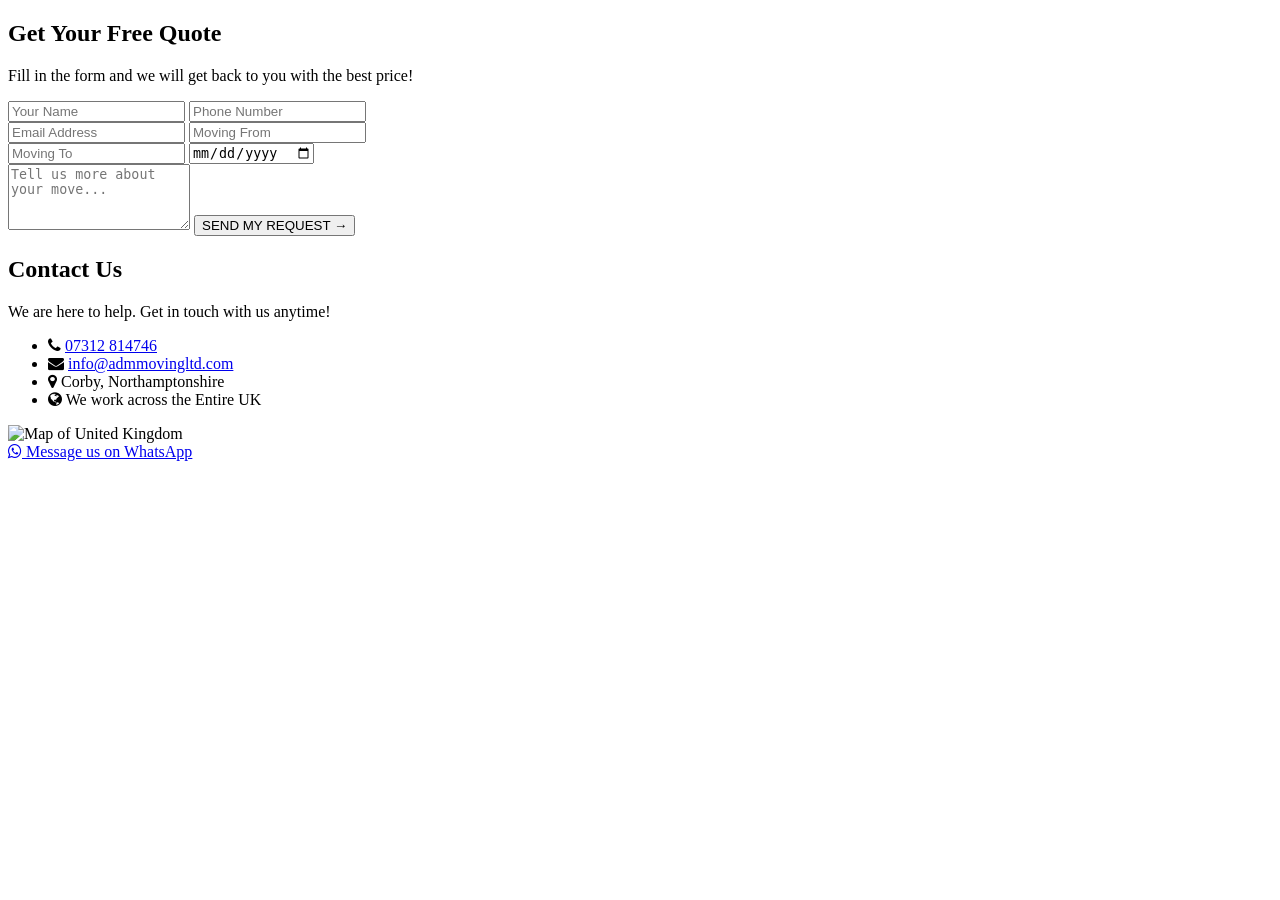
==== commit d1100c0a: "Update quote.html" ====
--- a/quote.html
+++ b/quote.html
@@ -1,635 +1,128 @@
 <!DOCTYPE html>
-<html lang="en">
+<html lang="en-GB">
 <head>
-<meta charset="UTF-8">
-<meta name="viewport" content="width=device-width, initial-scale=1.0">
+    <meta charset="UTF-8">
+    <meta name="viewport" content="width=device-width, initial-scale=1.0">
+    <title>Get Quote - ADM Moving LTD</title>
+    <script src="https://cdn.tailwindcss.com"></script>
+    <link href="https://cdn.jsdelivr.net/npm/font-awesome@4.7.0/css/font-awesome.min.css" rel="stylesheet">
+    <script>
+        tailwind.config = {
+            theme: {
+                extend: {
+                    colors: {
+                        primary: '#005B96',
+                        secondary: '#34C759',
+                        lightBlue: '#E6F2F8',
+                        darkBlue: '#003F6B',
+                        grayText: '#666666'
+                    },
+                    fontFamily: {
+                        sans: ['Inter', 'sans-serif'],
+                    },
+                }
+            }
+        }
+    </script>
+    <style type="text/tailwindcss">
+        @layer utilities {
+            .text-shadow {
+                text-shadow: 0 2px 4px rgba(0,0,0,0.1);
+            }
+            .transition-custom {
+                transition: all 0.3s ease;
+            }
+        }
+    </style>
+</head>
+<body class="font-sans text-gray-800 bg-white">
 
-<title>ADM Moving LTD - Volume Calculator</title>
+    <section class="py-16 bg-gradient-to-r from-primary/5 to-secondary/5 min-h-screen">
+        <div class="container mx-auto px-4">
+            <div class="grid md:grid-cols-2 gap-8 max-w-5xl mx-auto">
+                <div class="bg-primary text-white p-8 rounded-lg shadow-md">
+                    <h2 class="text-2xl font-bold mb-2">Get Your Free Quote</h2>
+                    <p class="text-white/80 mb-6">Fill in the form and we will get back to you with the best price!</p>
+                    
+                    <form id="quoteForm">
+                        <div class="grid md:grid-cols-2 gap-4 mb-4">
+                            <input type="text" id="nume" placeholder="Your Name" class="p-3 rounded-lg bg-white/20 border border-white/30 placeholder:text-white/70 focus:outline-none focus:bg-white/30" required>
+                            <input type="tel" id="telefon" placeholder="Phone Number" class="p-3 rounded-lg bg-white/20 border border-white/30 placeholder:text-white/70 focus:outline-none focus:bg-white/30" required>
+                        </div>
+                        <div class="grid md:grid-cols-2 gap-4 mb-4">
+                            <input type="email" id="email" placeholder="Email Address" class="p-3 rounded-lg bg-white/20 border border-white/30 placeholder:text-white/70 focus:outline-none focus:bg-white/30" required>
+                            <input type="text" id="de_la" placeholder="Moving From" class="p-3 rounded-lg bg-white/20 border border-white/30 placeholder:text-white/70 focus:outline-none focus:bg-white/30" required>
+                        </div>
+                        <div class="grid md:grid-cols-2 gap-4 mb-4">
+                            <input type="text" id="la" placeholder="Moving To" class="p-3 rounded-lg bg-white/20 border border-white/30 placeholder:text-white/70 focus:outline-none focus:bg-white/30" required>
+                            <input type="date" id="data" class="p-3 rounded-lg bg-white/20 border border-white/30 text-white/80 focus:outline-none focus:bg-white/30" required>
+                        </div>
+                        <textarea id="mesaj" placeholder="Tell us more about your move..." rows="4" class="w-full p-3 rounded-lg bg-white/20 border border-white/30 placeholder:text-white/70 focus:outline-none focus:bg-white/30 mb-4"></textarea>
+                        
+                        <button type="submit" class="w-full bg-secondary hover:bg-secondary/90 text-white font-semibold py-3 rounded-lg transition-custom">
+                            SEND MY REQUEST →
+                        </button>
+                    </form>
 
-<style>
+                    <script>
+                        document.getElementById('quoteForm').addEventListener('submit', function(e) {
+                            e.preventDefault();
 
-*{
-margin:0;
-padding:0;
-box-sizing:border-box;
-}
+                            const nume = document.getElementById('nume').value;
+                            const telefon = document.getElementById('telefon').value;
+                            const email = document.getElementById('email').value;
+                            const de_la = document.getElementById('de_la').value;
+                            const la = document.getElementById('la').value;
+                            const data = document.getElementById('data').value;
+                            const mesaj = document.getElementById('mesaj').value || "Fără detalii suplimentare";
 
-body{
-font-family:Arial,sans-serif;
-background:#f4f7fb;
-color:#222;
-}
+                            const textWhatsApp = `Cerere oferta ADM Moving:%0ANume: ${nume}%0ATelefon: ${telefon}%0AEmail: ${email}%0ADe mutat din: ${de_la}%0AMutat la: ${la}%0AData: ${data}%0ADetalii: ${mesaj}`;
+                            const linkWhatsApp = `https://wa.me/447312814746?text=${textWhatsApp}`;
+                            
+                            // 🔴 DOAR ADRESA NOUA AICI
+                            const subiectEmail = "Cerere oferta mutare - ADM Moving";
+                            const corpEmail = `Nume: ${nume}\nTelefon: ${telefon}\nEmail: ${email}\nDe mutat din: ${de_la}\nMutat la: ${la}\nData: ${data}\nDetalii: ${mesaj}`;
+                            const linkEmail = `mailto:info@admmovingltd.com?subject=${encodeURIComponent(subiectEmail)}&body=${encodeURIComponent(corpEmail)}`;
 
-.container{
-max-width:1400px;
-margin:auto;
-padding:20px;
-}
+                            window.open(linkWhatsApp, '_blank');
+                            window.open(linkEmail, '_blank');
+                        });
+                    </script>
 
-header{
-background:linear-gradient(135deg,#0b5ed7,#084298);
-color:white;
-padding:40px;
-border-radius:15px;
-margin-bottom:30px;
-text-align:center;
-}
+                </div>
 
-header h1{
-font-size:42px;
-margin-bottom:10px;
-}
-
-header p{
-font-size:18px;
-opacity:.95;
-}
-
-.results{
-display:grid;
-grid-template-columns:repeat(auto-fit,minmax(250px,1fr));
-gap:20px;
-margin-bottom:40px;
-}
-
-.result-card{
-background:white;
-padding:25px;
-border-radius:15px;
-box-shadow:0 5px 15px rgba(0,0,0,.08);
-text-align:center;
-}
-
-.result-card h3{
-margin-bottom:10px;
-color:#666;
-}
-
-.result-value{
-font-size:28px;
-font-weight:bold;
-color:#0b5ed7;
-}
-
-.section-title{
-margin:40px 0 20px;
-font-size:28px;
-color:#0b5ed7;
-}
-
-.grid{
-display:grid;
-grid-template-columns:repeat(auto-fill,minmax(220px,1fr));
-gap:18px;
-}
-
-.card{
-background:white;
-border-radius:15px;
-padding:20px;
-box-shadow:0 5px 15px rgba(0,0,0,.08);
-text-align:center;
-transition:.3s;
-}
-
-.card:hover{
-transform:translateY(-4px);
-}
-
-.card h3{
-font-size:18px;
-margin-bottom:10px;
-}
-
-.card p{
-color:#666;
-margin-bottom:15px;
-}
-
-.controls{
-display:flex;
-justify-content:center;
-align-items:center;
-gap:10px;
-}
-
-.controls button{
-width:40px;
-height:40px;
-border:none;
-border-radius:50%;
-background:#0b5ed7;
-color:white;
-font-size:20px;
-cursor:pointer;
-}
-
-.controls span{
-font-size:20px;
-font-weight:bold;
-width:30px;
-display:inline-block;
-}
-
-.quote-form{
-margin-top:50px;
-background:white;
-padding:30px;
-border-radius:15px;
-box-shadow:0 5px 15px rgba(0,0,0,.08);
-}
-
-.quote-form h2{
-margin-bottom:20px;
-}
-
-.form-grid{
-display:grid;
-grid-template-columns:1fr 1fr;
-gap:20px;
-}
-
-.quote-form input,
-.quote-form textarea{
-width:100%;
-padding:12px;
-border:1px solid #ddd;
-border-radius:8px;
-}
-
-.quote-form textarea{
-height:120px;
-}
-
-.submit-btn{
-margin-top:20px;
-width:100%;
-padding:15px;
-background:#0b5ed7;
-color:white;
-border:none;
-border-radius:8px;
-font-size:18px;
-cursor:pointer;
-}
-
-@media(max-width:768px){
-
-.form-grid{
-grid-template-columns:1fr;
-}
-
-header h1{
-font-size:30px;
-}
-
-}
-
-</style>
-</head>
-
-<body>
-
-<div class="container">
-
-<header>
-<h1>ADM Moving LTD</h1>
-<p>Professional Moving Volume Calculator</p>
-</header>
-
-<div class="results">
-
-<div class="result-card">
-<h3>Total Volume</h3>
-<div class="result-value" id="totalVolume">0.00 m³</div>
-</div>
-
-<div class="result-card">
-<h3>Vehicle</h3>
-<div class="result-value" id="vehicle">Small Van</div>
-</div>
-
-<div class="result-card">
-<h3>Crew</h3>
-<div class="result-value" id="crew">1 Mover</div>
-</div>
-
-<div class="result-card">
-<h3>Estimated Price</h3>
-<div class="result-value" id="price">£100 - £200</div>
-</div>
-
-</div>
-
-<h2 class="section-title">🛋️ Living Room</h2>
-
-<div class="grid">
-    <div class="card">
-<h3>3 Seater Sofa</h3>
-<p>2.0 m³</p>
-<div class="controls">
-<button onclick="changeQty('sofa3',-1)">-</button>
-<span id="sofa3">0</span>
-<button onclick="changeQty('sofa3',1)">+</button>
-</div>
-</div>
-
-<div class="card">
-<h3>2 Seater Sofa</h3>
-<p>1.6 m³</p>
-<div class="controls">
-<button onclick="changeQty('sofa2',-1)">-</button>
-<span id="sofa2">0</span>
-<button onclick="changeQty('sofa2',1)">+</button>
-</div>
-</div>
-
-<div class="card">
-<h3>Corner Sofa</h3>
-<p>3.5 m³</p>
-<div class="controls">
-<button onclick="changeQty('cornerSofa',-1)">-</button>
-<span id="cornerSofa">0</span>
-<button onclick="changeQty('cornerSofa',1)">+</button>
-</div>
-</div>
-
-<div class="card">
-<h3>Armchair</h3>
-<p>0.8 m³</p>
-<div class="controls">
-<button onclick="changeQty('armchair',-1)">-</button>
-<span id="armchair">0</span>
-<button onclick="changeQty('armchair',1)">+</button>
-</div>
-</div>
-
-<div class="card">
-<h3>TV Stand</h3>
-<p>1.0 m³</p>
-<div class="controls">
-<button onclick="changeQty('tvstand',-1)">-</button>
-<span id="tvstand">0</span>
-<button onclick="changeQty('tvstand',1)">+</button>
-</div>
-</div>
-
-<div class="card">
-<h3>55 Inch TV</h3>
-<p>0.4 m³</p>
-<div class="controls">
-<button onclick="changeQty('tv55',-1)">-</button>
-<span id="tv55">0</span>
-<button onclick="changeQty('tv55',1)">+</button>
-</div>
-</div>
-
-<div class="card">
-<h3>Coffee Table</h3>
-<p>0.5 m³</p>
-<div class="controls">
-<button onclick="changeQty('coffee',-1)">-</button>
-<span id="coffee">0</span>
-<button onclick="changeQty('coffee',1)">+</button>
-</div>
-</div>
-
-<div class="card">
-<h3>Bookcase</h3>
-<p>1.5 m³</p>
-<div class="controls">
-<button onclick="changeQty('bookcase',-1)">-</button>
-<span id="bookcase">0</span>
-<button onclick="changeQty('bookcase',1)">+</button>
-</div>
-</div>
-
-</div>
-
-<h2 class="section-title">🛏️ Bedroom</h2>
-
-<div class="grid">
-
-<div class="card">
-<h3>King Size Bed</h3>
-<p>2.0 m³</p>
-<div class="controls">
-<button onclick="changeQty('kingBed',-1)">-</button>
-<span id="kingBed">0</span>
-<button onclick="changeQty('kingBed',1)">+</button>
-</div>
-</div>
-
-<div class="card">
-<h3>Double Bed</h3>
-<p>1.5 m³</p>
-<div class="controls">
-<button onclick="changeQty('doubleBed',-1)">-</button>
-<span id="doubleBed">0</span>
-<button onclick="changeQty('doubleBed',1)">+</button>
-</div>
-</div>
-
-<div class="card">
-<h3>Single Bed</h3>
-<p>1.0 m³</p>
-<div class="controls">
-<button onclick="changeQty('singleBed',-1)">-</button>
-<span id="singleBed">0</span>
-<button onclick="changeQty('singleBed',1)">+</button>
-</div>
-</div>
-
-<div class="card">
-<h3>Wardrobe 2 Door</h3>
-<p>2.0 m³</p>
-<div class="controls">
-<button onclick="changeQty('wardrobe2',-1)">-</button>
-<span id="wardrobe2">0</span>
-<button onclick="changeQty('wardrobe2',1)">+</button>
-</div>
-</div>
-
-<div class="card">
-<h3>Wardrobe 3 Door</h3>
-<p>3.0 m³</p>
-<div class="controls">
-<button onclick="changeQty('wardrobe3',-1)">-</button>
-<span id="wardrobe3">0</span>
-<button onclick="changeQty('wardrobe3',1)">+</button>
-</div>
-</div>
-
-<div class="card">
-<h3>Chest Of Drawers</h3>
-<p>0.8 m³</p>
-<div class="controls">
-<button onclick="changeQty('drawers',-1)">-</button>
-<span id="drawers">0</span>
-<button onclick="changeQty('drawers',1)">+</button>
-</div>
-</div>
-
-</div>
-
-<h2 class="section-title">🍽️ Kitchen</h2>
-
-<div class="grid">
-
-<div class="card">
-<h3>Fridge Freezer</h3>
-<p>1.3 m³</p>
-<div class="controls">
-<button onclick="changeQty('fridge',-1)">-</button>
-<span id="fridge">0</span>
-<button onclick="changeQty('fridge',1)">+</button>
-</div>
-</div>
-
-<div class="card">
-<h3>Washing Machine</h3>
-<p>0.5 m³</p>
-<div class="controls">
-<button onclick="changeQty('washer',-1)">-</button>
-<span id="washer">0</span>
-<button onclick="changeQty('washer',1)">+</button>
-</div>
-</div>
-
-<div class="card">
-<h3>Dishwasher</h3>
-<p>0.5 m³</p>
-<div class="controls">
-<button onclick="changeQty('dishwasher',-1)">-</button>
-<span id="dishwasher">0</span>
-<button onclick="changeQty('dishwasher',1)">+</button>
-</div>
-</div>
-
-<div class="card">
-<h3>Dining Table</h3>
-<p>1.2 m³</p>
-<div class="controls">
-<button onclick="changeQty('table',-1)">-</button>
-<span id="table">0</span>
-<button onclick="changeQty('table',1)">+</button>
-</div>
-</div>
-
-</div>
-<h2 class="section-title">🚲 Garage</h2>
-
-<div class="grid">
-
-<div class="card">
-<h3>Bicycle</h3>
-<p>0.6 m³</p>
-<div class="controls">
-<button onclick="changeQty('bike',-1)">-</button>
-<span id="bike">0</span>
-<button onclick="changeQty('bike',1)">+</button>
-</div>
-</div>
-
-<div class="card">
-<h3>Tool Box</h3>
-<p>0.3 m³</p>
-<div class="controls">
-<button onclick="changeQty('toolbox',-1)">-</button>
-<span id="toolbox">0</span>
-<button onclick="changeQty('toolbox',1)">+</button>
-</div>
-</div>
-
-<div class="card">
-<h3>Lawn Mower</h3>
-<p>0.8 m³</p>
-<div class="controls">
-<button onclick="changeQty('mower',-1)">-</button>
-<span id="mower">0</span>
-<button onclick="changeQty('mower',1)">+</button>
-</div>
-</div>
-
-</div>
-
-<h2 class="section-title">🌳 Garden</h2>
-
-<div class="grid">
-
-<div class="card">
-<h3>Garden Table</h3>
-<p>1.0 m³</p>
-<div class="controls">
-<button onclick="changeQty('gardenTable',-1)">-</button>
-<span id="gardenTable">0</span>
-<button onclick="changeQty('gardenTable',1)">+</button>
-</div>
-</div>
-
-<div class="card">
-<h3>Garden Chair</h3>
-<p>0.2 m³</p>
-<div class="controls">
-<button onclick="changeQty('gardenChair',-1)">-</button>
-<span id="gardenChair">0</span>
-<button onclick="changeQty('gardenChair',1)">+</button>
-</div>
-</div>
-
-<div class="card">
-<h3>BBQ</h3>
-<p>0.8 m³</p>
-<div class="controls">
-<button onclick="changeQty('bbq',-1)">-</button>
-<span id="bbq">0</span>
-<button onclick="changeQty('bbq',1)">+</button>
-</div>
-</div>
-
-</div>
-
-<div class="quote-form">
-
-<h2>Request a Quote</h2>
-
-<div class="form-grid">
-
-<div>
-<input type="text" placeholder="Full Name">
-</div>
-
-<div>
-<input type="tel" placeholder="Phone Number">
-</div>
-
-<div>
-<input type="email" placeholder="Email Address">
-</div>
-
-<div>
-<input type="date">
-</div>
-
-<div>
-<input type="text" placeholder="Moving From">
-</div>
-
-<div>
-<input type="text" placeholder="Moving To">
-</div>
-
-</div>
-
-<textarea placeholder="Additional Information"></textarea>
-
-<button class="submit-btn">
-Request Quote
-</button>
-
-</div>
-
-</div>
-
-<script>
-
-const items = {
-
-sofa3:{qty:0,volume:2},
-sofa2:{qty:0,volume:1.6},
-cornerSofa:{qty:0,volume:3.5},
-armchair:{qty:0,volume:0.8},
-tvstand:{qty:0,volume:1},
-tv55:{qty:0,volume:0.4},
-coffee:{qty:0,volume:0.5},
-bookcase:{qty:0,volume:1.5},
-
-kingBed:{qty:0,volume:2},
-doubleBed:{qty:0,volume:1.5},
-singleBed:{qty:0,volume:1},
-wardrobe2:{qty:0,volume:2},
-wardrobe3:{qty:0,volume:3},
-drawers:{qty:0,volume:0.8},
-
-fridge:{qty:0,volume:1.3},
-washer:{qty:0,volume:0.5},
-dishwasher:{qty:0,volume:0.5},
-table:{qty:0,volume:1.2},
-
-bike:{qty:0,volume:0.6},
-toolbox:{qty:0,volume:0.3},
-mower:{qty:0,volume:0.8},
-
-gardenTable:{qty:0,volume:1},
-gardenChair:{qty:0,volume:0.2},
-bbq:{qty:0,volume:0.8}
-
-};
-
-function changeQty(item,value){
-
-items[item].qty += value;
-
-if(items[item].qty < 0){
-items[item].qty = 0;
-}
-
-document.getElementById(item).innerHTML =
-items[item].qty;
-
-calculate();
-}
-
-function calculate(){
-
-let total = 0;
-
-for(let item in items){
-total += items[item].qty * items[item].volume;
-}
-
-let vehicle = "Small Van";
-let crew = "1 Mover";
-let price = "£100 - £200";
-
-if(total > 10){
-vehicle = "Medium Van";
-crew = "2 Movers";
-price = "£250 - £450";
-}
-
-if(total > 20){
-vehicle = "Luton Van";
-crew = "2 Movers";
-price = "£450 - £750";
-}
-
-if(total > 35){
-vehicle = "7.5T Truck";
-crew = "3 Movers";
-price = "£800 - £1200";
-}
-
-if(total > 50){
-vehicle = "Large Removal Truck";
-crew = "4 Movers";
-price = "£1200+";
-}
-
-document.getElementById("totalVolume").innerHTML =
-total.toFixed(2) + " m³";
-
-document.getElementById("vehicle").innerHTML =
-vehicle;
-
-document.getElementById("crew").innerHTML =
-crew;
-
-document.getElementById("price").innerHTML =
-price;
-}
-
-</script>
+                <div class="bg-lightBlue/50 p-8 rounded-lg shadow-md">
+                    <h2 class="text-2xl font-bold text-primary mb-4">Contact Us</h2>
+                    <p class="text-grayText mb-6">We are here to help. Get in touch with us anytime!</p>
+                    <ul class="space-y-4 mb-8">
+                        <li class="flex items-center gap-3">
+                            <i class="fa fa-phone text-primary text-lg"></i>
+                            <a href="tel:07312814746" class="hover:text-primary">07312 814746</a>
+                        </li>
+                        <!-- 🔴 ADRESA CORECTA AICI -->
+                        <li class="flex items-center gap-3">
+                            <i class="fa fa-envelope text-primary text-lg"></i>
+                            <a href="mailto:info@admmovingltd.com" class="hover:text-primary">info@admmovingltd.com</a>
+                        </li>
+                        <li class="flex items-center gap-3">
+                            <i class="fa fa-map-marker text-primary text-lg"></i>
+                            <span>Corby, Northamptonshire</span>
+                        </li>
+                        <li class="flex items-center gap-3">
+                            <i class="fa fa-globe text-primary text-lg"></i>
+                            <span>We work across the Entire UK</span>
+                        </li>
+                    </ul>
+                    <div class="w-full h-40 bg-white rounded-lg shadow-inner flex items-center justify-center p-2">
+                        <img src="https://cdn-icons-png.flaticon.com/128/1683/1683633.png" alt="Map of United Kingdom" class="w-full h-full object-contain">
+                    </div>
+                    <a href="https://wa.me/447312814746" target="_blank" class="mt-6 inline-flex items-center gap-2 bg-green-500 text-white px-4 py-2 rounded-lg hover:bg-green-600 transition-custom">
+                        <i class="fa fa-whatsapp"></i> Message us on WhatsApp
+                    </a>
+                </div>
+            </div>
+        </div>
+    </section>
 
 </body>
 </html>
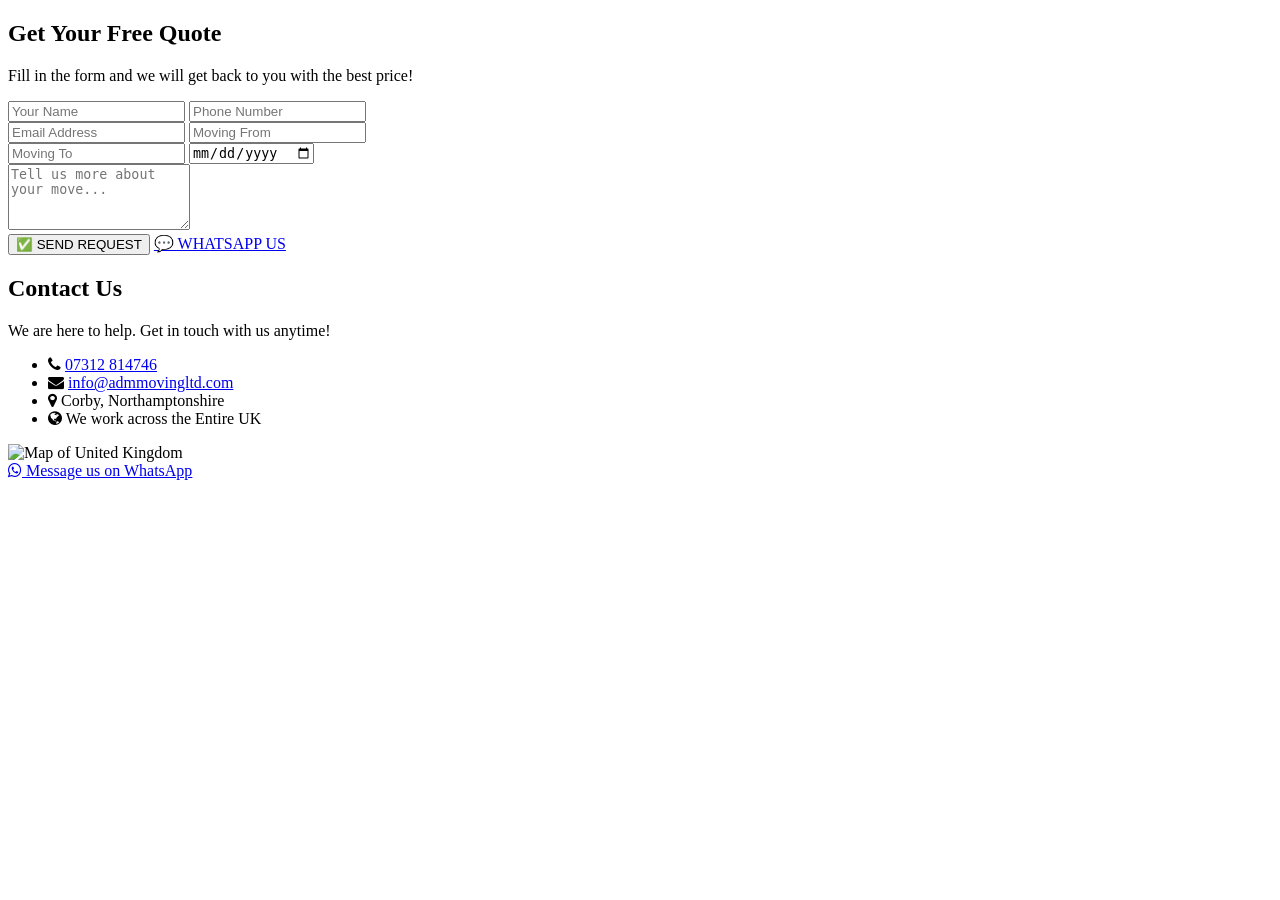
==== commit 75a67f28: "Update quote.html" ====
--- a/quote.html
+++ b/quote.html
@@ -44,48 +44,53 @@
                     <h2 class="text-2xl font-bold mb-2">Get Your Free Quote</h2>
                     <p class="text-white/80 mb-6">Fill in the form and we will get back to you with the best price!</p>
                     
-                    <form id="quoteForm">
+                    <!-- FORMULAR NOU - TRIMITE DIRECT LA TINE -->
+                    <form action="https://formspree.io/f/mvgkqydq" method="POST" id="quoteForm">
                         <div class="grid md:grid-cols-2 gap-4 mb-4">
-                            <input type="text" id="nume" placeholder="Your Name" class="p-3 rounded-lg bg-white/20 border border-white/30 placeholder:text-white/70 focus:outline-none focus:bg-white/30" required>
-                            <input type="tel" id="telefon" placeholder="Phone Number" class="p-3 rounded-lg bg-white/20 border border-white/30 placeholder:text-white/70 focus:outline-none focus:bg-white/30" required>
+                            <input type="text" name="Nume" placeholder="Your Name" class="p-3 rounded-lg bg-white/20 border border-white/30 placeholder:text-white/70 focus:outline-none focus:bg-white/30" required>
+                            <input type="tel" name="Telefon" placeholder="Phone Number" class="p-3 rounded-lg bg-white/20 border border-white/30 placeholder:text-white/70 focus:outline-none focus:bg-white/30" required>
                         </div>
                         <div class="grid md:grid-cols-2 gap-4 mb-4">
-                            <input type="email" id="email" placeholder="Email Address" class="p-3 rounded-lg bg-white/20 border border-white/30 placeholder:text-white/70 focus:outline-none focus:bg-white/30" required>
-                            <input type="text" id="de_la" placeholder="Moving From" class="p-3 rounded-lg bg-white/20 border border-white/30 placeholder:text-white/70 focus:outline-none focus:bg-white/30" required>
+                            <input type="email" name="Email" placeholder="Email Address" class="p-3 rounded-lg bg-white/20 border border-white/30 placeholder:text-white/70 focus:outline-none focus:bg-white/30" required>
+                            <input type="text" name="De_la" placeholder="Moving From" class="p-3 rounded-lg bg-white/20 border border-white/30 placeholder:text-white/70 focus:outline-none focus:bg-white/30" required>
                         </div>
                         <div class="grid md:grid-cols-2 gap-4 mb-4">
-                            <input type="text" id="la" placeholder="Moving To" class="p-3 rounded-lg bg-white/20 border border-white/30 placeholder:text-white/70 focus:outline-none focus:bg-white/30" required>
-                            <input type="date" id="data" class="p-3 rounded-lg bg-white/20 border border-white/30 text-white/80 focus:outline-none focus:bg-white/30" required>
+                            <input type="text" name="La_unde" placeholder="Moving To" class="p-3 rounded-lg bg-white/20 border border-white/30 placeholder:text-white/70 focus:outline-none focus:bg-white/30" required>
+                            <input type="date" name="Data" class="p-3 rounded-lg bg-white/20 border border-white/30 text-white/80 focus:outline-none focus:bg-white/30" required>
                         </div>
-                        <textarea id="mesaj" placeholder="Tell us more about your move..." rows="4" class="w-full p-3 rounded-lg bg-white/20 border border-white/30 placeholder:text-white/70 focus:outline-none focus:bg-white/30 mb-4"></textarea>
+                        <textarea name="Detalii" placeholder="Tell us more about your move..." rows="4" class="w-full p-3 rounded-lg bg-white/20 border border-white/30 placeholder:text-white/70 focus:outline-none focus:bg-white/30 mb-4"></textarea>
                         
-                        <button type="submit" class="w-full bg-secondary hover:bg-secondary/90 text-white font-semibold py-3 rounded-lg transition-custom">
-                            SEND MY REQUEST →
-                        </button>
+                        <!-- BUTOANE: Trimite + WhatsApp separat -->
+                        <div class="grid md:grid-cols-2 gap-3">
+                            <button type="submit" class="w-full bg-secondary hover:bg-secondary/90 text-white font-semibold py-3 rounded-lg transition-custom">
+                                ✅ SEND REQUEST
+                            </button>
+                            <a href="https://wa.me/447312814746" target="_blank" class="w-full bg-green-600 hover:bg-green-700 text-white font-semibold py-3 rounded-lg transition-custom text-center">
+                                💬 WHATSAPP US
+                            </a>
+                        </div>
                     </form>
 
+                    <!-- SCRIPT MESAJ REUSITA -->
                     <script>
-                        document.getElementById('quoteForm').addEventListener('submit', function(e) {
+                        const form = document.getElementById('quoteForm');
+                        form.addEventListener('submit', function(e) {
                             e.preventDefault();
-
-                            const nume = document.getElementById('nume').value;
-                            const telefon = document.getElementById('telefon').value;
-                            const email = document.getElementById('email').value;
-                            const de_la = document.getElementById('de_la').value;
-                            const la = document.getElementById('la').value;
-                            const data = document.getElementById('data').value;
-                            const mesaj = document.getElementById('mesaj').value || "Fără detalii suplimentare";
-
-                            const textWhatsApp = `Cerere oferta ADM Moving:%0ANume: ${nume}%0ATelefon: ${telefon}%0AEmail: ${email}%0ADe mutat din: ${de_la}%0AMutat la: ${la}%0AData: ${data}%0ADetalii: ${mesaj}`;
-                            const linkWhatsApp = `https://wa.me/447312814746?text=${textWhatsApp}`;
-                            
-                            // 🔴 DOAR ADRESA NOUA AICI
-                            const subiectEmail = "Cerere oferta mutare - ADM Moving";
-                            const corpEmail = `Nume: ${nume}\nTelefon: ${telefon}\nEmail: ${email}\nDe mutat din: ${de_la}\nMutat la: ${la}\nData: ${data}\nDetalii: ${mesaj}`;
-                            const linkEmail = `mailto:info@admmovingltd.com?subject=${encodeURIComponent(subiectEmail)}&body=${encodeURIComponent(corpEmail)}`;
-
-                            window.open(linkWhatsApp, '_blank');
-                            window.open(linkEmail, '_blank');
+                            const formData = new FormData(form);
+                            fetch(form.action, {
+                                method: form.method,
+                                body: formData,
+                                headers: { 'Accept': 'application/json' }
+                            }).then(response => {
+                                if (response.ok) {
+                                    alert('✅ Mulțumim! Cererea a fost trimisă cu succes. Te vom contacta în curând!');
+                                    form.reset();
+                                } else {
+                                    alert('❌ A apărut o eroare. Încearcă din nou sau scrie-ne pe WhatsApp.');
+                                }
+                            }).catch(error => {
+                                alert('❌ Eroare conexiune. Încearcă din nou.');
+                            });
                         });
                     </script>
 
@@ -99,7 +104,6 @@
                             <i class="fa fa-phone text-primary text-lg"></i>
                             <a href="tel:07312814746" class="hover:text-primary">07312 814746</a>
                         </li>
-                        <!-- 🔴 ADRESA CORECTA AICI -->
                         <li class="flex items-center gap-3">
                             <i class="fa fa-envelope text-primary text-lg"></i>
                             <a href="mailto:info@admmovingltd.com" class="hover:text-primary">info@admmovingltd.com</a>
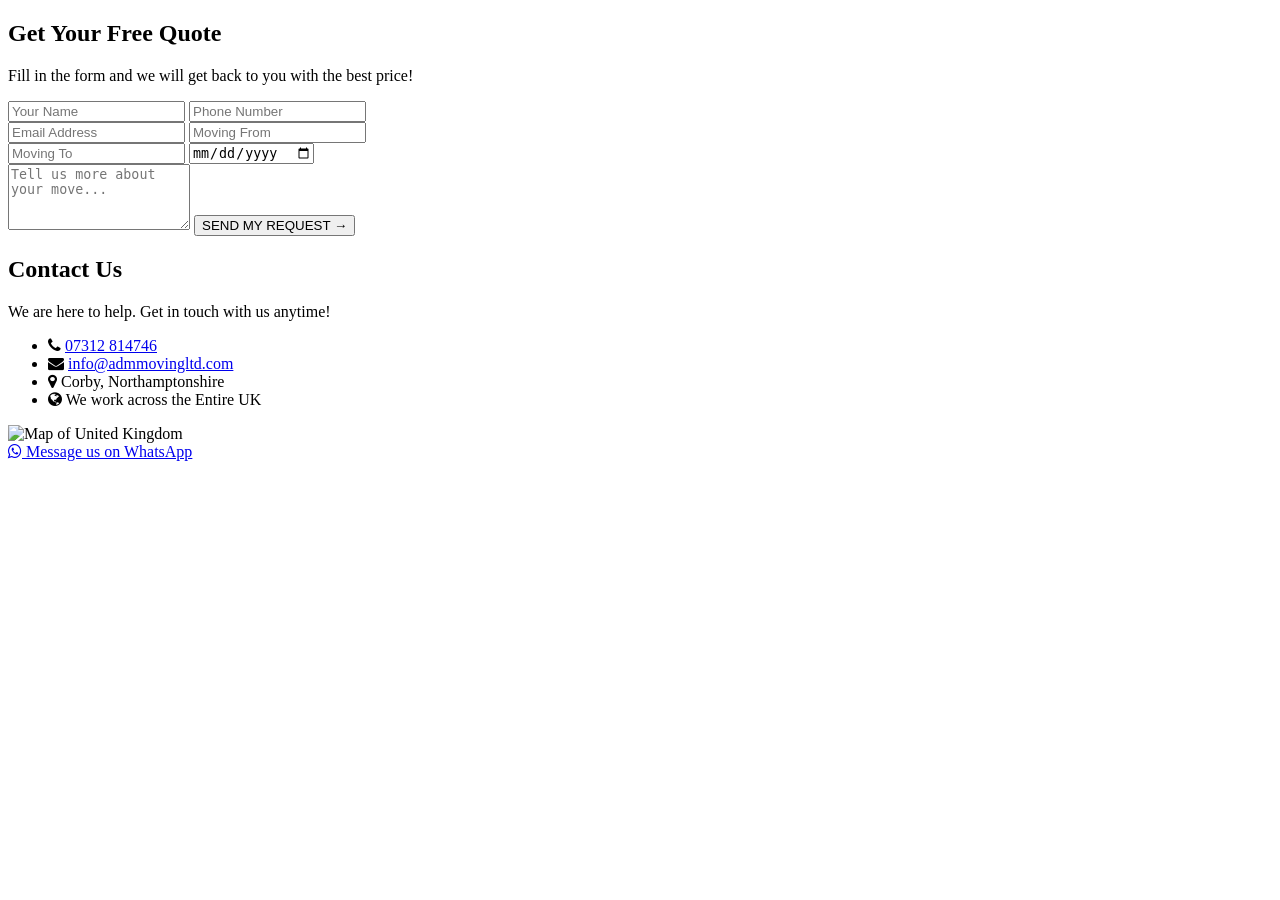
==== commit 30fef55d: "Update quote.html" ====
--- a/quote.html
+++ b/quote.html
@@ -44,55 +44,56 @@
                     <h2 class="text-2xl font-bold mb-2">Get Your Free Quote</h2>
                     <p class="text-white/80 mb-6">Fill in the form and we will get back to you with the best price!</p>
                     
-                    <!-- FORMULAR NOU - TRIMITE DIRECT LA TINE -->
-                    <form action="https://formspree.io/f/mvgkqydq" method="POST" id="quoteForm">
+                    <!-- 🔽 ASTA ESTE FORMULARUL TAU, EXACT CA INAINTE, DAR REPARAT 🔽 -->
+                    <form id="quoteForm">
                         <div class="grid md:grid-cols-2 gap-4 mb-4">
-                            <input type="text" name="Nume" placeholder="Your Name" class="p-3 rounded-lg bg-white/20 border border-white/30 placeholder:text-white/70 focus:outline-none focus:bg-white/30" required>
-                            <input type="tel" name="Telefon" placeholder="Phone Number" class="p-3 rounded-lg bg-white/20 border border-white/30 placeholder:text-white/70 focus:outline-none focus:bg-white/30" required>
+                            <input type="text" id="nume" placeholder="Your Name" class="p-3 rounded-lg bg-white/20 border border-white/30 placeholder:text-white/70 focus:outline-none focus:bg-white/30" required>
+                            <input type="tel" id="telefon" placeholder="Phone Number" class="p-3 rounded-lg bg-white/20 border border-white/30 placeholder:text-white/70 focus:outline-none focus:bg-white/30" required>
                         </div>
                         <div class="grid md:grid-cols-2 gap-4 mb-4">
-                            <input type="email" name="Email" placeholder="Email Address" class="p-3 rounded-lg bg-white/20 border border-white/30 placeholder:text-white/70 focus:outline-none focus:bg-white/30" required>
-                            <input type="text" name="De_la" placeholder="Moving From" class="p-3 rounded-lg bg-white/20 border border-white/30 placeholder:text-white/70 focus:outline-none focus:bg-white/30" required>
+                            <input type="email" id="email" placeholder="Email Address" class="p-3 rounded-lg bg-white/20 border border-white/30 placeholder:text-white/70 focus:outline-none focus:bg-white/30" required>
+                            <input type="text" id="de_la" placeholder="Moving From" class="p-3 rounded-lg bg-white/20 border border-white/30 placeholder:text-white/70 focus:outline-none focus:bg-white/30" required>
                         </div>
                         <div class="grid md:grid-cols-2 gap-4 mb-4">
-                            <input type="text" name="La_unde" placeholder="Moving To" class="p-3 rounded-lg bg-white/20 border border-white/30 placeholder:text-white/70 focus:outline-none focus:bg-white/30" required>
-                            <input type="date" name="Data" class="p-3 rounded-lg bg-white/20 border border-white/30 text-white/80 focus:outline-none focus:bg-white/30" required>
+                            <input type="text" id="la" placeholder="Moving To" class="p-3 rounded-lg bg-white/20 border border-white/30 placeholder:text-white/70 focus:outline-none focus:bg-white/30" required>
+                            <input type="date" id="data" class="p-3 rounded-lg bg-white/20 border border-white/30 text-white/80 focus:outline-none focus:bg-white/30" required>
                         </div>
-                        <textarea name="Detalii" placeholder="Tell us more about your move..." rows="4" class="w-full p-3 rounded-lg bg-white/20 border border-white/30 placeholder:text-white/70 focus:outline-none focus:bg-white/30 mb-4"></textarea>
+                        <textarea id="mesaj" placeholder="Tell us more about your move..." rows="4" class="w-full p-3 rounded-lg bg-white/20 border border-white/30 placeholder:text-white/70 focus:outline-none focus:bg-white/30 mb-4"></textarea>
                         
-                        <!-- BUTOANE: Trimite + WhatsApp separat -->
-                        <div class="grid md:grid-cols-2 gap-3">
-                            <button type="submit" class="w-full bg-secondary hover:bg-secondary/90 text-white font-semibold py-3 rounded-lg transition-custom">
-                                ✅ SEND REQUEST
-                            </button>
-                            <a href="https://wa.me/447312814746" target="_blank" class="w-full bg-green-600 hover:bg-green-700 text-white font-semibold py-3 rounded-lg transition-custom text-center">
-                                💬 WHATSAPP US
-                            </a>
-                        </div>
+                        <button type="submit" class="w-full bg-secondary hover:bg-secondary/90 text-white font-semibold py-3 rounded-lg transition-custom">
+                            SEND MY REQUEST →
+                        </button>
                     </form>
 
-                    <!-- SCRIPT MESAJ REUSITA -->
                     <script>
-                        const form = document.getElementById('quoteForm');
-                        form.addEventListener('submit', function(e) {
+                        document.getElementById('quoteForm').addEventListener('submit', function(e) {
                             e.preventDefault();
-                            const formData = new FormData(form);
-                            fetch(form.action, {
-                                method: form.method,
-                                body: formData,
-                                headers: { 'Accept': 'application/json' }
-                            }).then(response => {
-                                if (response.ok) {
-                                    alert('✅ Mulțumim! Cererea a fost trimisă cu succes. Te vom contacta în curând!');
-                                    form.reset();
-                                } else {
-                                    alert('❌ A apărut o eroare. Încearcă din nou sau scrie-ne pe WhatsApp.');
-                                }
-                            }).catch(error => {
-                                alert('❌ Eroare conexiune. Încearcă din nou.');
-                            });
+
+                            const nume = document.getElementById('nume').value;
+                            const telefon = document.getElementById('telefon').value;
+                            const email = document.getElementById('email').value;
+                            const de_la = document.getElementById('de_la').value;
+                            const la = document.getElementById('la').value;
+                            const data = document.getElementById('data').value;
+                            const mesaj = document.getElementById('mesaj').value || "Fără detalii suplimentare";
+
+                            const textWhatsApp = `Cerere oferta ADM Moving:%0ANume: ${nume}%0ATelefon: ${telefon}%0AEmail: ${email}%0ADe mutat din: ${de_la}%0AMutat la: ${la}%0AData: ${data}%0ADetalii: ${mesaj}`;
+                            const linkWhatsApp = `https://wa.me/447312814746?text=${textWhatsApp}`;
+                            
+                            // ✅ ADRESA CORECTA AICI: info@admmovingltd.com
+                            const subiectEmail = "Cerere oferta mutare - ADM Moving";
+                            const corpEmail = `Nume: ${nume}\nTelefon: ${telefon}\nEmail: ${email}\nDe mutat din: ${de_la}\nMutat la: ${la}\nData: ${data}\nDetalii: ${mesaj}`;
+                            const linkEmail = `mailto:info@admmovingltd.com?subject=${encodeURIComponent(subiectEmail)}&body=${encodeURIComponent(corpEmail)}`;
+
+                            // Deschide intai WhatsApp, apoi Email
+                            window.open(linkWhatsApp, '_blank');
+                            setTimeout(function() {
+                                window.open(linkEmail, '_blank');
+                                alert('✅ Cerere trimisă!');
+                            }, 300);
                         });
                     </script>
+                    <!-- 🔼 AICI SE TERMINA FORMULARUL 🔼 -->
 
                 </div>
 
@@ -104,6 +105,7 @@
                             <i class="fa fa-phone text-primary text-lg"></i>
                             <a href="tel:07312814746" class="hover:text-primary">07312 814746</a>
                         </li>
+                        <!-- ✅ ADRESA CORECTA AFISATA AICI -->
                         <li class="flex items-center gap-3">
                             <i class="fa fa-envelope text-primary text-lg"></i>
                             <a href="mailto:info@admmovingltd.com" class="hover:text-primary">info@admmovingltd.com</a>
